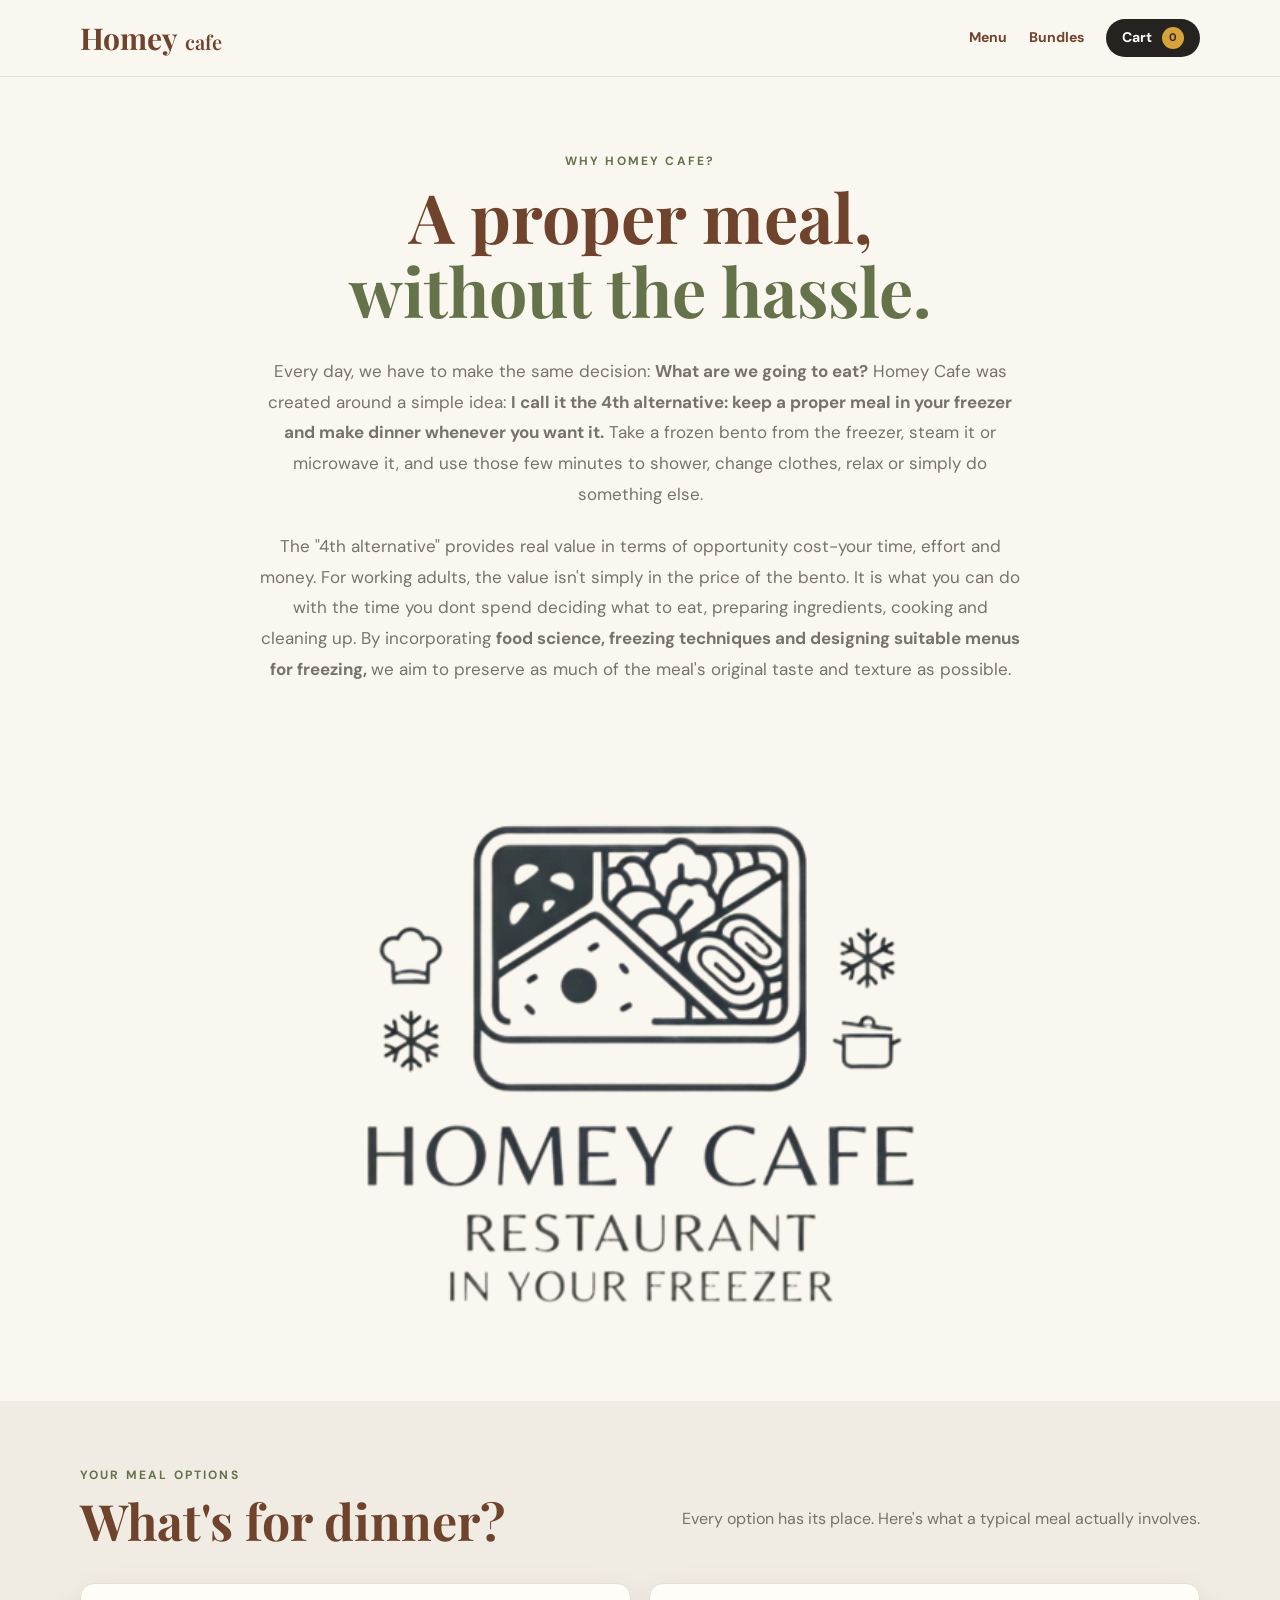
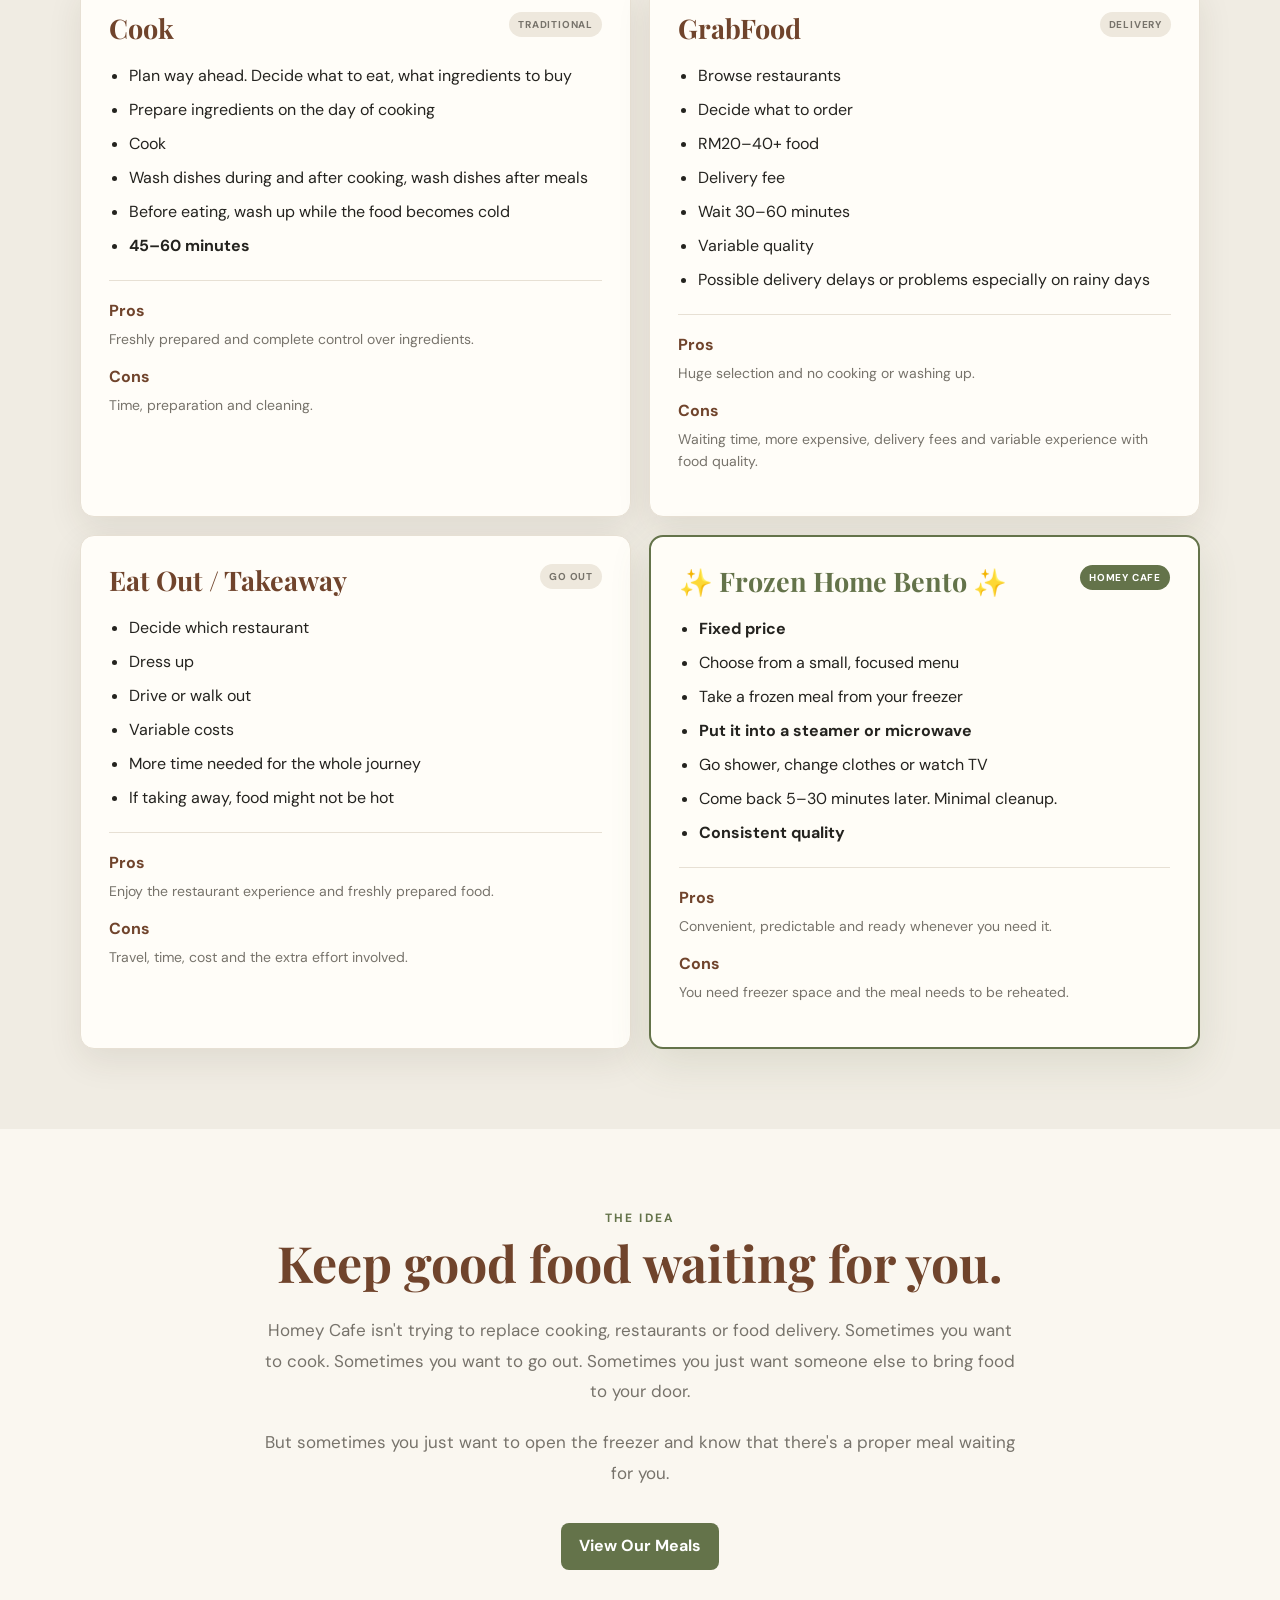
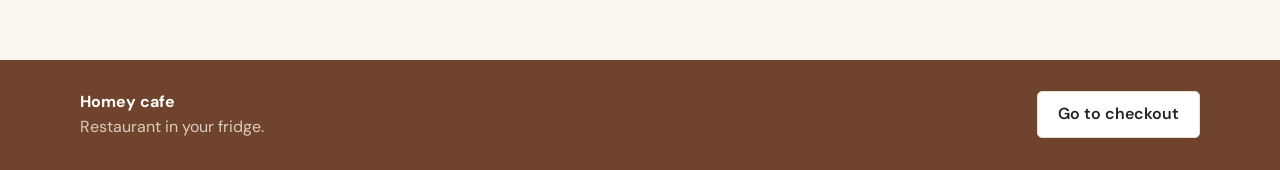
==== about.html @ 46e5ca13 "Update about.html" ====
<!DOCTYPE html>

<html lang="en">

<head>

  <meta charset="UTF-8">

  <meta
    name="viewport"
    content="width=device-width, initial-scale=1.0"
  >

  <title>About Homey Cafe — Why frozen home bento?</title>

  <meta
    name="description"
    content="Why Homey Cafe makes frozen home bento meals — a convenient alternative to cooking, ordering delivery, or eating out."
  >

  <link
    rel="stylesheet"
    href="style.css"
  >

</head>

<body>


  <!-- =====================================================
       HEADER
       ===================================================== -->

  <header class="site-header">

    <div class="container nav">

      <a
        class="brand"
        href="index.html"
      >
        <span>Homey</span>
        <small>cafe</small>
      </a>

      <nav class="about-nav">

        <a href="index.html">
          Menu
        </a>

        <a href="bundles.html">
          Bundles
        </a>

        <a
          class="cart-link"
          href="checkout.html"
        >
          Cart
          <b id="cart-count">0</b>
        </a>

      </nav>

    </div>

  </header>


  <!-- =====================================================
       MAIN
       ===================================================== -->

  <main>


    <!-- INTRO -->

    <section class="about-hero">

      <div class="container about-container">

        <p class="eyebrow">
          WHY HOMEY CAFE?
        </p>

        <h1>
          A proper meal,
          <br>
          <em>without the hassle.</em>
        </h1>

        <p class="about-intro">

          Every day, we have to make the same decision:
          <strong>What are we going to eat?</strong>

         Homey Cafe was created around a simple idea:
          <strong>I call it the 4th alternative: keep a proper meal in your freezer and make dinner
          whenever you want it.</strong>
          Take a frozen bento from the freezer, steam it or microwave it,
          and use those few minutes to shower, change clothes, relax or
          simply do something else.
        </p>

        <p class="about-intro">

          The "4th alternative" provides real value in terms of opportunity cost-your time, effort and money. For working adults, the value isn't simply in the price of the bento. It is what you can do with the time you dont spend deciding what to eat, preparing ingredients, cooking and cleaning up.
          
          By incorporating <strong>food science, freezing techniques and designing suitable menus for freezing, </strong> we aim to preserve  as much of the meal's original taste and texture as possible.
        </p>

      </div>

    </section>
<!-- ABOUT IMAGE -->

<section class="about-image-section">

  <div class="container">

    <img
      src="images/about-homey.png"
      alt="Homey Cafe frozen home bento"
      class="about-image"
    >

  </div>

</section>

    <!-- =====================================================
         COMPARISON
         ===================================================== -->

    <section class="comparison-section">

      <div class="container">

        <div class="section-heading about-heading">

          <div>

            <p class="eyebrow">
              YOUR MEAL OPTIONS
            </p>

            <h2>
              What's for dinner?
            </h2>

          </div>

          <p>
            Every option has its place. Here's what a typical meal
            actually involves.
          </p>

        </div>


        <div class="meal-comparison">


          <!-- COOK -->

          <article class="meal-option">

            <div class="meal-option-header">

              <h3>
                Cook
              </h3>

              <span class="meal-label">
                TRADITIONAL
              </span>

            </div>

            <ul>

              <li>
                Plan way ahead. Decide what to eat, what ingredients to buy
              </li>

              <li>
                Prepare ingredients on the day of cooking
              </li>

              <li>
                Cook
              </li>

              <li>
                Wash dishes during and after cooking, wash dishes after meals
              </li>

              <li>
                Before eating, wash up while the food becomes cold
              </li>

              <li>
                <strong>45–60 minutes</strong>
              </li>

            </ul>

            <div class="meal-pros-cons">

              <strong>
                Pros
              </strong>

              <p>
                Freshly prepared and complete control over ingredients.
              </p>

              <strong>
                Cons
              </strong>

              <p>
                Time, preparation and cleaning.
              </p>

            </div>

          </article>


          <!-- GRABFOOD -->

          <article class="meal-option">

            <div class="meal-option-header">

              <h3>
                GrabFood
              </h3>

              <span class="meal-label">
                DELIVERY
              </span>

            </div>

            <ul>

              <li>
                Browse restaurants
              </li>

              <li>
                Decide what to order
              </li>

              <li>
                RM20–40+ food
              </li>

              <li>
                Delivery fee
              </li>

              <li>
                Wait 30–60 minutes
              </li>

              <li>
                Variable quality
              </li>

              <li>
                Possible delivery delays or problems especially on rainy days
              </li>

            </ul>

            <div class="meal-pros-cons">

              <strong>
                Pros
              </strong>

              <p>
                Huge selection and no cooking or washing up.
              </p>

              <strong>
                Cons
              </strong>

              <p>
                Waiting time, more expensive, delivery fees and variable experience with food quality.
              </p>

            </div>

          </article>


          <!-- EAT OUT -->

          <article class="meal-option">

            <div class="meal-option-header">

              <h3>
                Eat Out / Takeaway
              </h3>

              <span class="meal-label">
                GO OUT
              </span>

            </div>

            <ul>

              <li>
                Decide which restaurant
              </li>

              <li>
                Dress up
              </li>

              <li>
                Drive or walk out
              </li>

              <li>
                Variable costs
              </li>

              <li>
                More time needed for the whole journey
              </li>

              <li>
                If taking away, food might not be hot
              </li>

            </ul>

            <div class="meal-pros-cons">

              <strong>
                Pros
              </strong>

              <p>
                Enjoy the restaurant experience and freshly prepared food.
              </p>

              <strong>
                Cons
              </strong>

              <p>
                Travel, time, cost and the extra effort involved.
              </p>

            </div>

          </article>


          <!-- HOMEY CAFE -->

          <article class="meal-option featured-meal">

            <div class="meal-option-header">

              <h3>
                ✨ Frozen Home Bento ✨
              </h3>

              <span class="meal-label">
                HOMEY CAFE
              </span>

            </div>

            <ul>

              <li>
                <strong>Fixed price</strong>
              </li>

              <li>
                Choose from a small, focused menu
              </li>

              <li>
                Take a frozen meal from your freezer
              </li>

              <li>
                <strong>Put it into a steamer or microwave</strong>
              </li>

              <li>
                Go shower, change clothes or watch TV
              </li>

              <li>
                Come back 5–30 minutes later. Minimal cleanup.
              </li>

              <li>
                <strong>Consistent quality</strong>
              </li>

            </ul>

            <div class="meal-pros-cons">

              <strong>
                Pros
              </strong>

              <p>
                Convenient, predictable and ready whenever you need it.
              </p>

              <strong>
                Cons
              </strong>

              <p>
                You need freezer space and the meal needs to be reheated.
              </p>

            </div>

          </article>


        </div>

      </div>

    </section>


    <!-- =====================================================
         CLOSING
         ===================================================== -->

    <section class="about-closing">

      <div class="container">

        <p class="eyebrow">
          THE IDEA
        </p>

        <h2>
          Keep good food waiting for you.
        </h2>

        <p>
          Homey Cafe isn't trying to replace cooking, restaurants or
          food delivery. Sometimes you want to cook. Sometimes you want
          to go out. Sometimes you just want someone else to bring food
          to your door.
        </p>

        <p>
          But sometimes you just want to open the freezer and know that
          there's a proper meal waiting for you.
        </p>

        <a
          class="primary-btn"
          href="index.html#menu"
        >
          View Our Meals
        </a>

      </div>

    </section>


  </main>


  <!-- =====================================================
       FOOTER
       ===================================================== -->

  <footer>

    <div class="container footer-inner">

      <div>

        <strong>
          Homey cafe
        </strong>

        <span>
          Restaurant in your fridge.
        </span>

      </div>

      <a
        class="secondary-btn"
        href="checkout.html"
      >
        Go to checkout
      </a>

    </div>

  </footer>


  <script src="script.js"></script>

</body>

</html>
---- style.css ----
@import url('https://fonts.googleapis.com/css2?family=DM+Sans:wght@400;500;600;700&family=Playfair+Display:wght@600;700&display=swap');
:root{--cream:#faf7f0;--paper:#fffdf8;--ink:#24231f;--muted:#77736b;--brown:#70442c;--green:#64734a;--line:#e7e0d4;--gold:#d6a23c;--red:#b83b32;--shadow:0 12px 35px rgba(50,40,25,.09)}*{box-sizing:border-box}body{margin:0;background:var(--cream);color:var(--ink);font-family:"DM Sans",Arial,sans-serif;line-height:1.55}a{text-decoration:none;color:inherit}.container{width:min(1120px,calc(100% - 36px));margin:auto}.site-header{background:rgba(250,247,240,.96);border-bottom:1px solid var(--line);position:sticky;top:0;z-index:10;backdrop-filter:blur(10px)}.nav{min-height:76px;display:flex;align-items:center;justify-content:space-between}.brand{display:inline-flex;align-items:baseline;gap:7px;font-family:"Playfair Display",serif;color:var(--brown)}.brand span{font-size:30px;font-weight:700}.brand small{font-size:20px;font-weight:600}.cart-link{background:var(--ink);color:#fff;padding:10px 16px;border-radius:999px;font-weight:700}.cart-link b{display:inline-grid;place-items:center;min-width:23px;height:23px;padding:0 6px;margin-left:4px;border-radius:99px;background:var(--gold);color:#332713;font-size:12px}.hero{padding:78px 0 72px;text-align:center;max-width:880px}.eyebrow{margin:0 0 8px;color:var(--green);font-size:12px;letter-spacing:.18em;font-weight:700}.hero h1,.checkout-page h1,h2{font-family:"Playfair Display",serif;line-height:1.1}.hero h1{font-size:clamp(42px,7vw,72px);color:var(--brown);margin:0}.hero h1 em{color:var(--green);font-style:normal}.hero p:not(.eyebrow){max-width:690px;margin:22px auto 30px;color:var(--muted);font-size:17px}.primary-btn,.secondary-btn{display:inline-flex;align-items:center;justify-content:center;min-height:44px;padding:11px 18px;border-radius:8px;cursor:pointer;font:inherit;font-weight:700}.primary-btn{background:var(--green);color:#fff;border:0}.secondary-btn{background:#fff;border:1px solid var(--line)}.menu-section{background:#f0ece3;padding:55px 0 75px}.section-heading{display:flex;align-items:end;justify-content:space-between;gap:20px;margin-bottom:28px}.section-heading h2,.checkout-page h1{font-size:clamp(34px,5vw,50px);color:var(--brown);margin:0}.section-heading>p{color:var(--muted)}.menu-grid{display:grid;grid-template-columns:repeat(2,1fr);gap:12px}.menu-card{min-height:250px;overflow:hidden;border-radius:4px;background:#342d27;box-shadow:var(--shadow);display:grid;grid-template-columns:48% 52%}.menu-image{min-height:250px;background:linear-gradient(135deg,rgba(100,115,74,.72),rgba(112,68,44,.6)),radial-gradient(circle at 40% 35%,#e5b96e 0 9%,transparent 10%),radial-gradient(circle at 65% 58%,#8f4b31 0 16%,transparent 17%),linear-gradient(135deg,#8d6a4c,#31251e);background-position:center}.food-2{filter:hue-rotate(15deg)}.food-3{filter:hue-rotate(35deg)}.food-4{filter:hue-rotate(-10deg)}.food-5{filter:saturate(.8)}.menu-info{padding:25px 22px;color:#fff;display:flex;flex-direction:column;justify-content:center}.menu-info h3{margin:0 0 7px;font-size:21px}.menu-info p{margin:0 0 13px;color:#ddd8cf;font-size:13px}.price{color:#efc35d;font-size:20px;font-weight:800;margin-bottom:14px}.add-btn{width:max-content;border:0;border-radius:999px;background:var(--red);color:#fff;padding:9px 18px;cursor:pointer;font-weight:700}footer{background:var(--brown);color:#fff;padding:30px 0}.footer-inner{display:flex;justify-content:space-between;align-items:center;gap:20px}.footer-inner strong,.footer-inner span{display:block}.footer-inner span{color:#dbcbbf}.checkout-page{padding:55px 0 75px}.checkout-layout{display:grid;grid-template-columns:1.35fr .8fr;gap:28px;align-items:start}.card{background:var(--paper);border:1px solid var(--line);border-radius:12px;box-shadow:var(--shadow)}.order-row{display:grid;grid-template-columns:1fr auto auto;gap:18px;align-items:center;padding:18px 20px;border-bottom:1px solid var(--line)}.order-row:last-child{border-bottom:0}.order-name{font-weight:700}.order-price{font-weight:700;color:var(--brown)}.qty{display:flex;align-items:center;gap:8px}.qty button{width:30px;height:30px;border:1px solid var(--line);border-radius:50%;background:#fff;cursor:pointer}.remove{border:0;background:transparent;color:var(--muted);cursor:pointer}.form-card{margin-top:18px;padding:24px}.form-card p,.payment-card>p{color:var(--muted);font-size:14px}label{display:block;margin-top:16px;font-size:13px;font-weight:700}input,textarea{width:100%;margin-top:6px;padding:12px 13px;border:1px solid #dcd4c8;border-radius:7px;background:#fff;font:inherit;color:var(--ink)}textarea{resize:vertical}.payment-card{padding:24px;position:sticky;top:96px}.qr{min-height:230px;display:grid;place-items:center;background:#fff;border:1px dashed #cfc6b8;border-radius:8px;margin:18px 0;overflow:hidden;text-align:center;padding:15px}.qr img{width:min(230px,80%);height:auto}.qr div{display:none;color:var(--muted);padding:25px}.qr b,.qr span{display:block}.qr b{color:var(--brown);margin-bottom:6px}.qr span{font-size:12px}.bank{background:#f3efe7;border-radius:8px;padding:13px;margin-bottom:15px;font-size:13px}.bank span{display:block;color:var(--muted)}.total{display:flex;justify-content:space-between;align-items:center;border-top:1px solid var(--line);margin-top:20px;padding-top:18px;font-size:18px}.total b{color:var(--brown);font-size:24px}.full{width:100%;margin-top:12px}.status{min-height:22px;color:var(--green);font-size:13px;white-space:pre-line}code{background:#eee8dd;padding:2px 5px;border-radius:4px}.empty{padding:35px 22px;text-align:center;color:var(--muted)}@media(max-width:800px){.menu-grid,.checkout-layout{grid-template-columns:1fr}.payment-card{position:static}}@media(max-width:520px){.container{width:calc(100% - 24px)}.hero{padding:52px 0}.hero p:not(.eyebrow){font-size:15px}.section-heading{display:block}.menu-card{min-height:210px;grid-template-columns:42% 58%}.menu-image{min-height:210px}.menu-info{padding:18px 14px}.menu-info h3{font-size:17px}.menu-info p{font-size:12px}.price{font-size:17px}.add-btn{padding:8px 12px;font-size:12px}.footer-inner{align-items:flex-start;flex-direction:column}}
.menu-image {
  width: 100%;
  height: 100%;
  min-height: 250px;
  object-fit: cover;
  object-position: center;
  display: block;
}
.menu-info .reheat {
  margin-top: -5px;
  margin-bottom: 15px;
  font-size: 12px;
  color: #cfc8bd;
}

.menu-card {
  min-height: 250px;
  overflow: hidden;
  border-radius: 4px;
  background: #342d27;
  box-shadow: var(--shadow);
  display: grid;
  grid-template-columns: 48% 52%;
  align-items: stretch;
}
}.hero-logo {
    width: 300px;
    height: auto;
    display: block;
    margin: 0 auto 50px;
}
.hero-buttons {
    display: flex;
    gap: 12px;
    flex-wrap: wrap;
    margin-top: 25px;
}
.bundle-hero {
  text-align: center;
  padding: 70px 20px 50px;
}

.bundle-hero > p:not(.eyebrow) {
  max-width: 650px;
  margin: 20px auto 0;
  line-height: 1.7;
}

.bundle-section {
  padding-bottom: 80px;
}

.bundle-grid {
  display: grid;
  grid-template-columns: 1fr;
  gap: 40px;
}

.bundle-card {
  background: #fff;
  border-radius: 18px;
  overflow: hidden;
  box-shadow: 0 8px 30px rgba(0,0,0,0.08);
  padding: 28px;
}

.bundle-header {
  display: flex;
  justify-content: space-between;
  align-items: flex-start;
  gap: 20px;
}

.bundle-number {
  margin: 0 0 6px;
  font-size: 12px;
  letter-spacing: 2px;
  font-weight: 700;
}

.bundle-header h2 {
  margin: 0;
  font-size: 30px;
}

.bundle-price {
  font-size: 28px;
  font-weight: 700;
  white-space: nowrap;
}

.bundle-description {
  max-width: 650px;
  line-height: 1.6;
  margin: 15px 0 25px;
}

.bundle-meals {
  display: grid;
  grid-template-columns: repeat(3, 1fr);
  gap: 15px;
}

.bundle-meal {
  min-width: 0;
}

.bundle-image {
  width: 100%;
  height: 240px;
  border-radius: 12px;
  background-size: cover;
  background-position: center;
  background-repeat: no-repeat;
}

.bundle-meal h3 {
  font-size: 16px;
  margin: 12px 0 0;
}

.bundle-footer {
  margin-top: 25px;
  padding-top: 20px;
  border-top: 1px solid #eee;

  display: flex;
  justify-content: space-between;
  align-items: center;
  gap: 20px;
}

.bundle-footer span {
  font-size: 14px;
  opacity: 0.7;
}


@media (max-width: 700px) {

  .bundle-card {
    padding: 20px;
  }

  .bundle-header h2 {
    font-size: 24px;
  }

  .bundle-price {
    font-size: 22px;
  }

  .bundle-meals {
    gap: 8px;
  }

  .bundle-image {
    height: 130px;
  }

  .bundle-meal h3 {
    font-size: 13px;
  }

  .bundle-footer {
    flex-direction: column;
    align-items: stretch;
  }

  .bundle-footer .add-btn {
    width: 100%;
  }

}
/* Style for the checkout button link */
.secondary-btn {
  background-color: #ff6b6b; /* The button color (change this to whatever you like) */
  color: #ffffff;            /* The text color (white) */
  text-decoration: none;    /* Removes the default link underline */
  padding: 10px 20px;       /* Spacing inside the button (top/bottom, left/right) */
  border-radius: 5px;       /* Rounds the corners */
  display: inline-block;    /* Makes the link act like a proper button block */
  font-weight: 600;         /* Makes the text bold */
  transition: background-color 0.2s ease; /* Makes the hover effect smooth */
}

/* Color change when hovering mouse over the button */
.secondary-btn:hover {
  background-color: #ee5253; /* A slightly darker shade for the hover effect */
}
/* =====================================================
   FIX: CART PILL AND ITEM ICON STYLING
   ===================================================== */

/* 1. Turns the plain cart link inside the navigation into a sleek black button */
.nav nav a[href="checkout.html"] {
  background: var(--ink);
  color: #ffffff;
  padding: 8px 16px;
  border-radius: 999px;
  font-weight: 700;
  display: inline-flex;
  align-items: center;
  gap: 6px;
  font-size: 14px;
  transition: opacity 0.2s ease;
}

.nav nav a[href="checkout.html"]:hover {
  opacity: 0.9;
}

/* 2. Styles the numeric counter bubble (e.g., the "0" or "3") inside that button */
.nav nav a[href="checkout.html"] .cart-count, 
.nav nav a[href="checkout.html"] b {
  display: inline-grid;
  place-items: center;
  min-width: 22px;
  height: 22px;
  padding: 0 5px;
  border-radius: 99px;
  background: var(--gold);
  color: #332713;
  font-size: 11px;
  font-weight: 700;
}

/* 3. Smooth fix for the secondary button styles we fixed earlier */
.secondary-btn {
  background: #ffffff;
  color: var(--ink);
  border: 1px solid var(--line);
  transition: all 0.2s ease;
}

.secondary-btn:hover {
  background: var(--line);
}
.brand img {
    display: block;
    height: 55px;
    width: auto;
    object-fit: contain;
}
/* =====================================================
   ABOUT PAGE
   ===================================================== */

.about-nav {
  display: flex;
  align-items: center;
  gap: 22px;
}

.about-nav > a:not(.cart-link) {
  font-size: 14px;
  font-weight: 700;
  color: var(--brown);
}

.about-nav > a:not(.cart-link):hover {
  color: var(--green);
}


/* ABOUT HERO */

.about-hero {
  padding: 75px 0 65px;
  text-align: center;
}

.about-container {
  max-width: 850px;
}

.about-hero h1 {
  font-family: "Playfair Display", serif;
  font-size: clamp(42px, 7vw, 68px);
  line-height: 1.1;
  color: var(--brown);
  margin: 0 0 28px;
}

.about-hero h1 em {
  color: var(--green);
  font-style: normal;
}

.about-intro {
  max-width: 760px;
  margin: 0 auto 22px;
  color: var(--muted);
  font-size: 17px;
  line-height: 1.8;
}


/* COMPARISON */

.comparison-section {
  background: #f0ece3;
  padding: 65px 0 80px;
}

.about-heading {
  margin-bottom: 35px;
}

.meal-comparison {
  display: grid;
  grid-template-columns: repeat(2, 1fr);
  gap: 18px;
}

.meal-option {
  background: var(--paper);
  border: 1px solid var(--line);
  border-radius: 14px;
  padding: 28px;
  box-shadow: var(--shadow);
}

.meal-option-header {
  display: flex;
  justify-content: space-between;
  align-items: flex-start;
  gap: 15px;
  margin-bottom: 20px;
}

.meal-option h3 {
  margin: 0;
  font-family: "Playfair Display", serif;
  color: var(--brown);
  font-size: 27px;
  line-height: 1.2;
}

.meal-label {
  flex-shrink: 0;
  padding: 5px 9px;
  border-radius: 999px;
  background: #eee8dd;
  color: var(--muted);
  font-size: 10px;
  font-weight: 700;
  letter-spacing: .08em;
}

.meal-option ul {
  margin: 0;
  padding-left: 20px;
  color: var(--ink);
}

.meal-option li {
  margin-bottom: 10px;
  line-height: 1.5;
}

.meal-pros-cons {
  border-top: 1px solid var(--line);
  margin-top: 22px;
  padding-top: 18px;
}

.meal-pros-cons strong {
  display: block;
  color: var(--brown);
  margin-bottom: 4px;
}

.meal-pros-cons p {
  margin: 0 0 15px;
  color: var(--muted);
  font-size: 14px;
  line-height: 1.6;
}


/* FEATURED HOMEY CARD */

.featured-meal {
  border: 2px solid var(--green);
  background: #fffdf7;
  box-shadow: 0 14px 40px rgba(100,115,74,.14);
}

.featured-meal .meal-label {
  background: var(--green);
  color: #fff;
}

.featured-meal h3 {
  color: var(--green);
}


/* CLOSING */

.about-closing {
  padding: 80px 0 90px;
  text-align: center;
}

.about-closing .container {
  max-width: 750px;
}

.about-closing h2 {
  color: var(--brown);
  font-size: clamp(34px, 5vw, 50px);
  margin: 0 0 25px;
}

.about-closing p:not(.eyebrow) {
  color: var(--muted);
  font-size: 17px;
  line-height: 1.8;
  margin: 0 auto 20px;
}

.about-closing .primary-btn {
  margin-top: 15px;
}


/* MOBILE */

@media (max-width: 700px) {

  .about-nav {
    gap: 10px;
  }

  .about-nav > a:not(.cart-link) {
    display: none;
  }

  .about-hero {
    padding: 55px 0 50px;
  }

  .about-intro {
    font-size: 15px;
    line-height: 1.7;
  }

  .meal-comparison {
    grid-template-columns: 1fr;
  }

  .meal-option {
    padding: 22px;
  }

  .meal-option h3 {
    font-size: 24px;
  }

}
/* =====================================================
   MAIN NAVIGATION
   ===================================================== */

.main-nav {
  display: flex;
  align-items: center;
  gap: 20px;
}

.main-nav > a:not(.cart-link) {
  color: var(--brown);
  font-size: 14px;
  font-weight: 700;
}

.main-nav > a:not(.cart-link):hover {
  color: var(--green);
}

@media (max-width: 520px) {

  .main-nav {
    gap: 10px;
  }

}
.about-image-section {
  padding: 10px 0 70px;
}

.about-image {
  display: block;
  width: 100%;
  max-width: 1000px;
  height: auto;
  max-height: 550px;
  object-fit: cover;
  margin: 0 auto;
  border-radius: 18px;
}
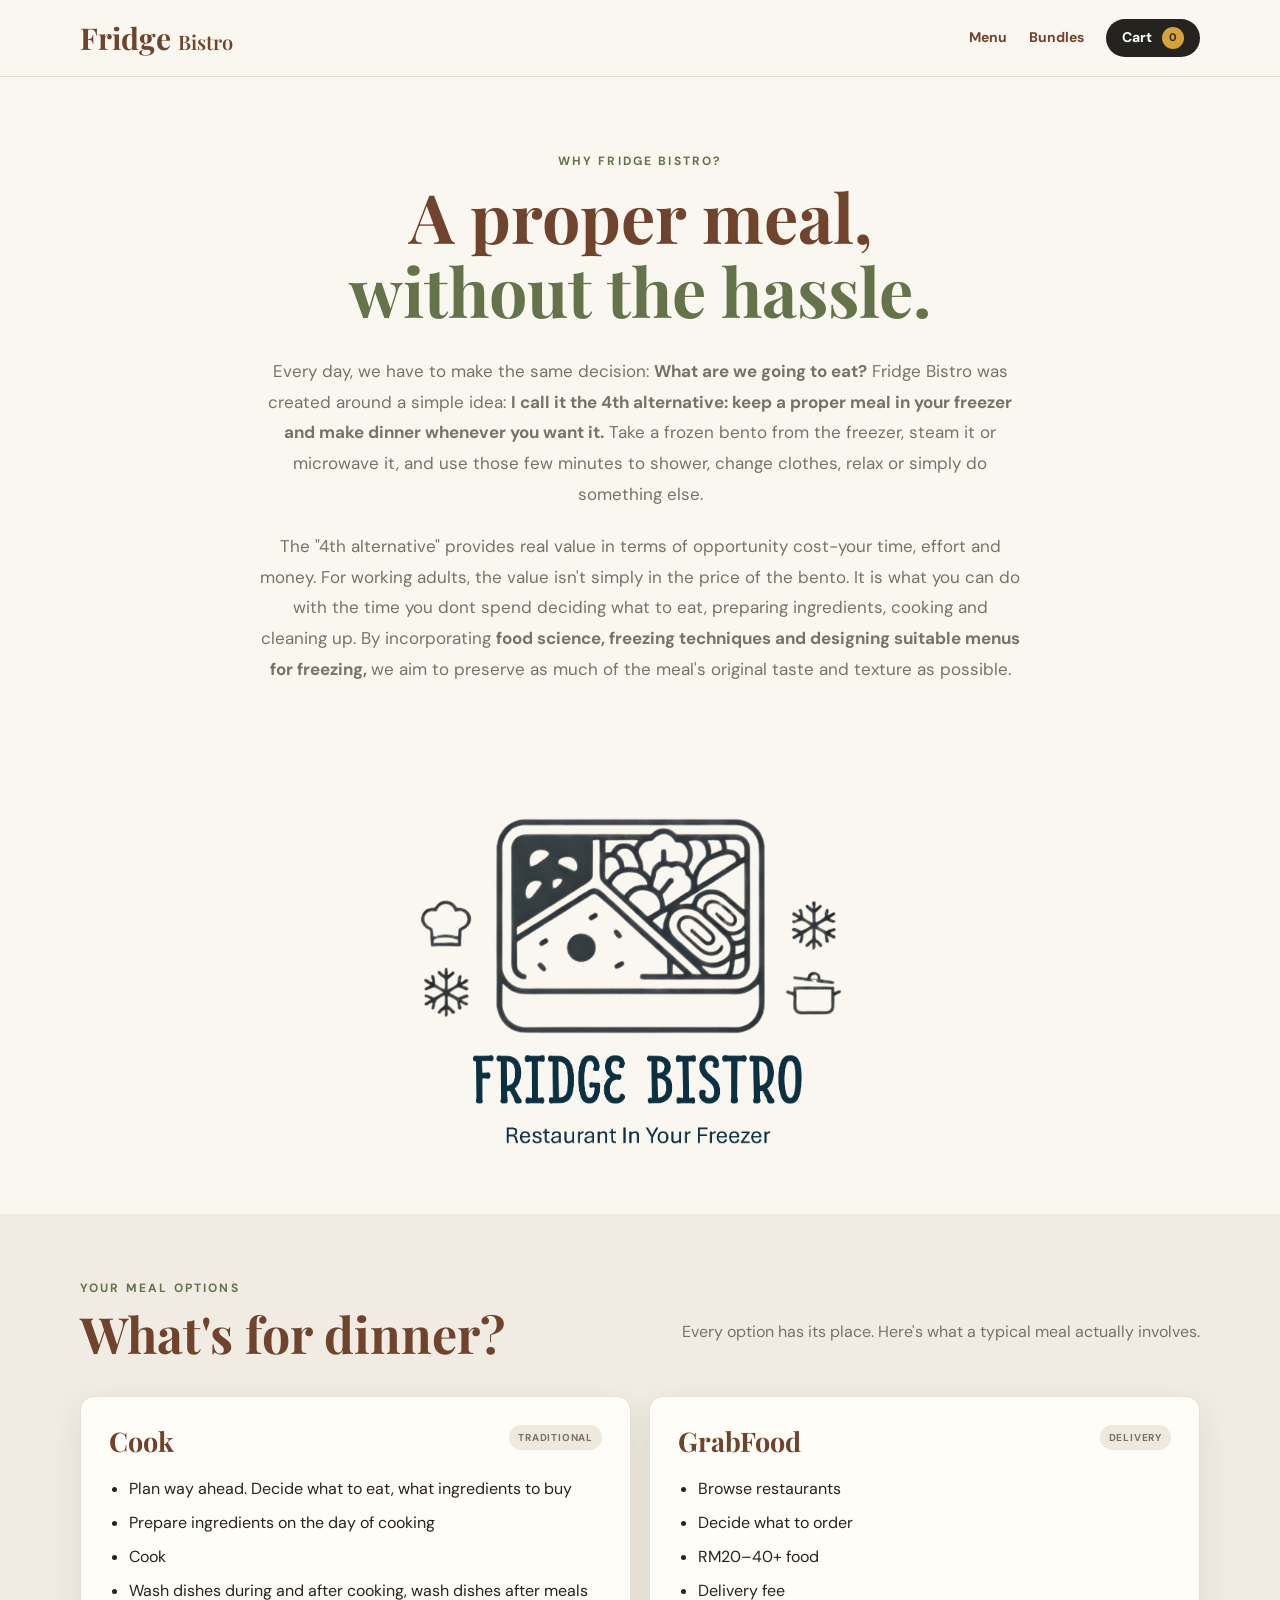
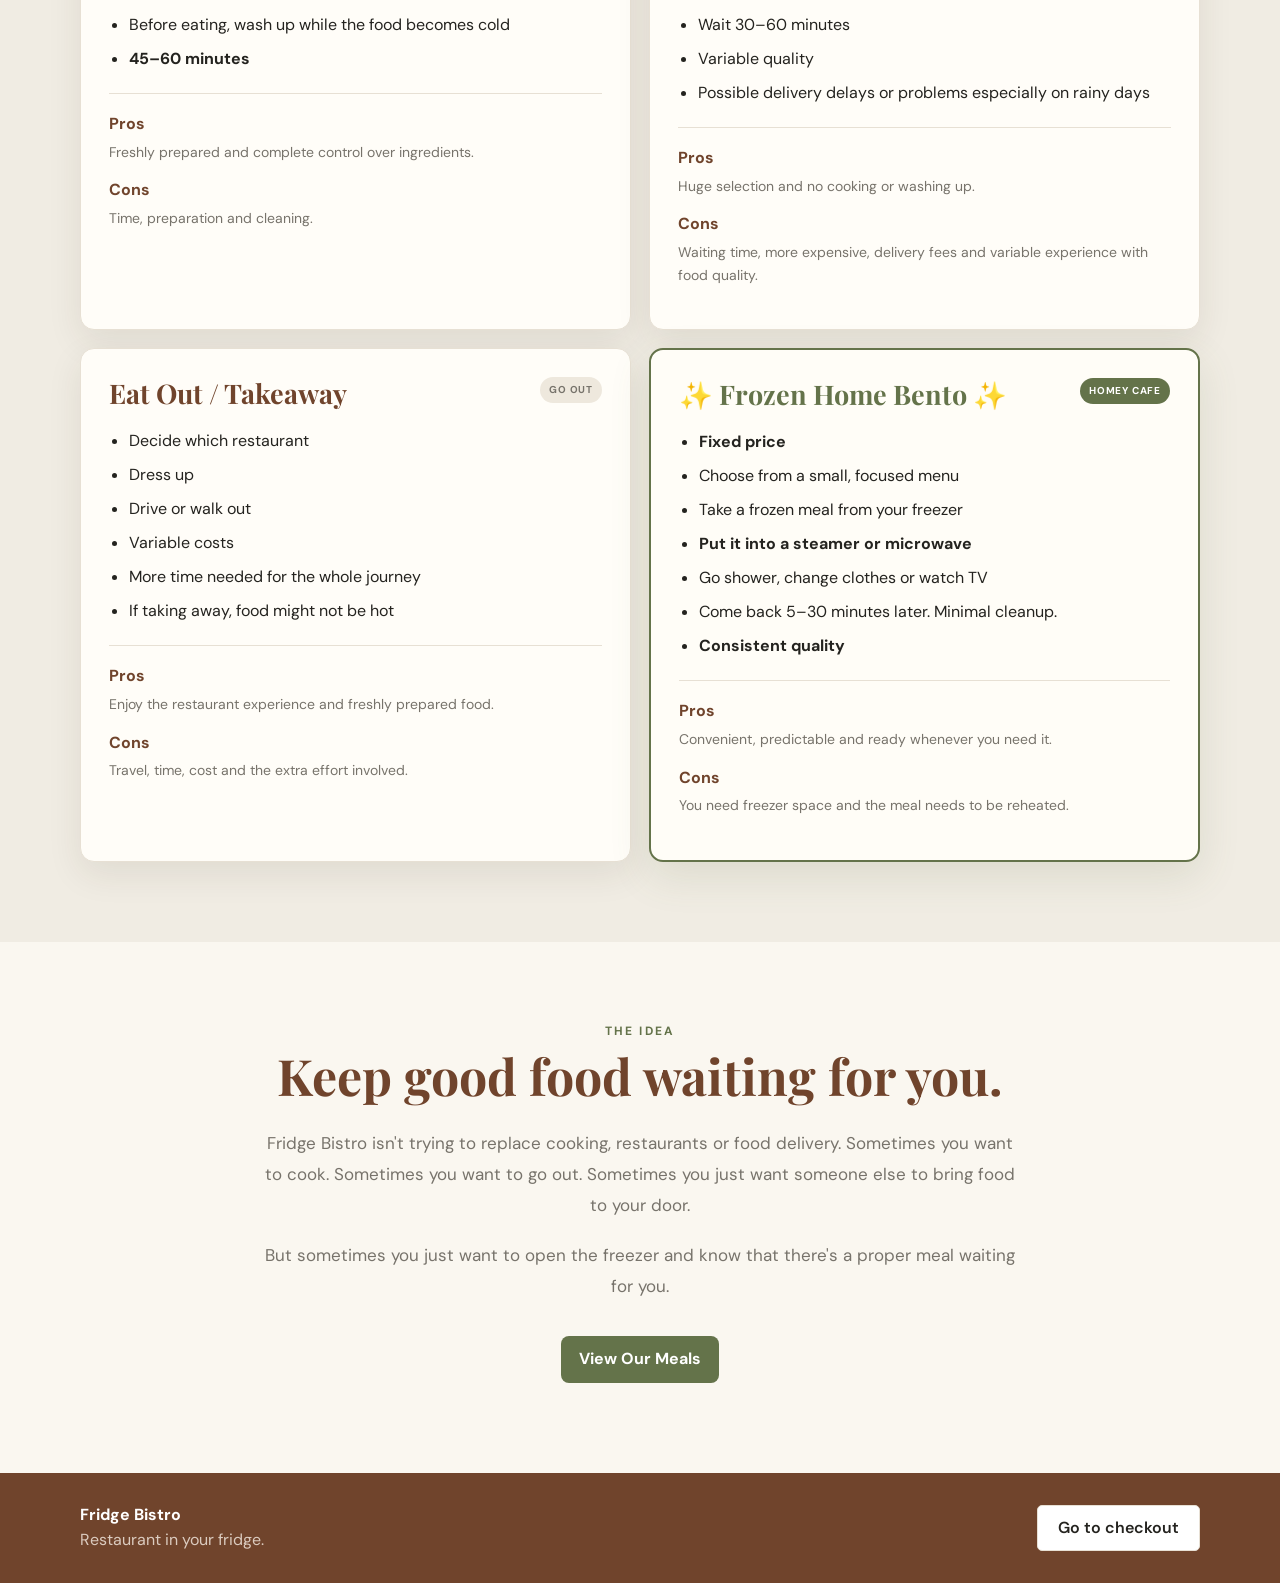
==== commit f41398c2: "Update about.html" ====
--- a/about.html
+++ b/about.html
@@ -11,11 +11,11 @@
     content="width=device-width, initial-scale=1.0"
   >
 
-  <title>About Homey Cafe — Why frozen home bento?</title>
+  <title>About Fridge Bistro — Why frozen home bento?</title>
 
   <meta
     name="description"
-    content="Why Homey Cafe makes frozen home bento meals — a convenient alternative to cooking, ordering delivery, or eating out."
+    content="Why Fridge Bistro makes frozen home bento meals — a convenient alternative to cooking, ordering delivery, or eating out."
   >
 
   <link
@@ -40,8 +40,8 @@
         class="brand"
         href="index.html"
       >
-        <span>Homey</span>
-        <small>cafe</small>
+        <span>Fridge</span>
+        <small>Bistro</small>
       </a>
 
       <nav class="about-nav">
@@ -83,7 +83,7 @@
       <div class="container about-container">
 
         <p class="eyebrow">
-          WHY HOMEY CAFE?
+          WHY FRIDGE BISTRO?
         </p>
 
         <h1>
@@ -97,7 +97,7 @@
           Every day, we have to make the same decision:
           <strong>What are we going to eat?</strong>
 
-         Homey Cafe was created around a simple idea:
+         Fridge Bistro was created around a simple idea:
           <strong>I call it the 4th alternative: keep a proper meal in your freezer and make dinner
           whenever you want it.</strong>
           Take a frozen bento from the freezer, steam it or microwave it,
@@ -122,7 +122,7 @@
   <div class="container">
 
     <img
-      src="images/about-homey.png"
+      src="images/Fridge Bistro.png"
       alt="Homey Cafe frozen home bento"
       class="about-image"
     >
@@ -369,7 +369,7 @@
           </article>
 
 
-          <!-- HOMEY CAFE -->
+          <!-- FRIDGE BISTRO -->
 
           <article class="meal-option featured-meal">
 
@@ -464,7 +464,7 @@
         </h2>
 
         <p>
-          Homey Cafe isn't trying to replace cooking, restaurants or
+          Fridge Bistro isn't trying to replace cooking, restaurants or
           food delivery. Sometimes you want to cook. Sometimes you want
           to go out. Sometimes you just want someone else to bring food
           to your door.
@@ -501,7 +501,7 @@
       <div>
 
         <strong>
-          Homey cafe
+          Fridge Bistro
         </strong>
 
         <span>
--- a/style.css
+++ b/style.css
@@ -489,17 +489,19 @@
   }
 
 }
+/* =====================================================
+   ABOUT PAGE IMAGE
+   ===================================================== */
+
 .about-image-section {
-  padding: 10px 0 70px;
+  padding: 10px 0 50px;
 }
 
 .about-image {
   display: block;
   width: 100%;
-  max-width: 1000px;
+  max-width: 650px;
   height: auto;
-  max-height: 550px;
-  object-fit: cover;
   margin: 0 auto;
-  border-radius: 18px;
-}
+  border-radius: 14px;
+}
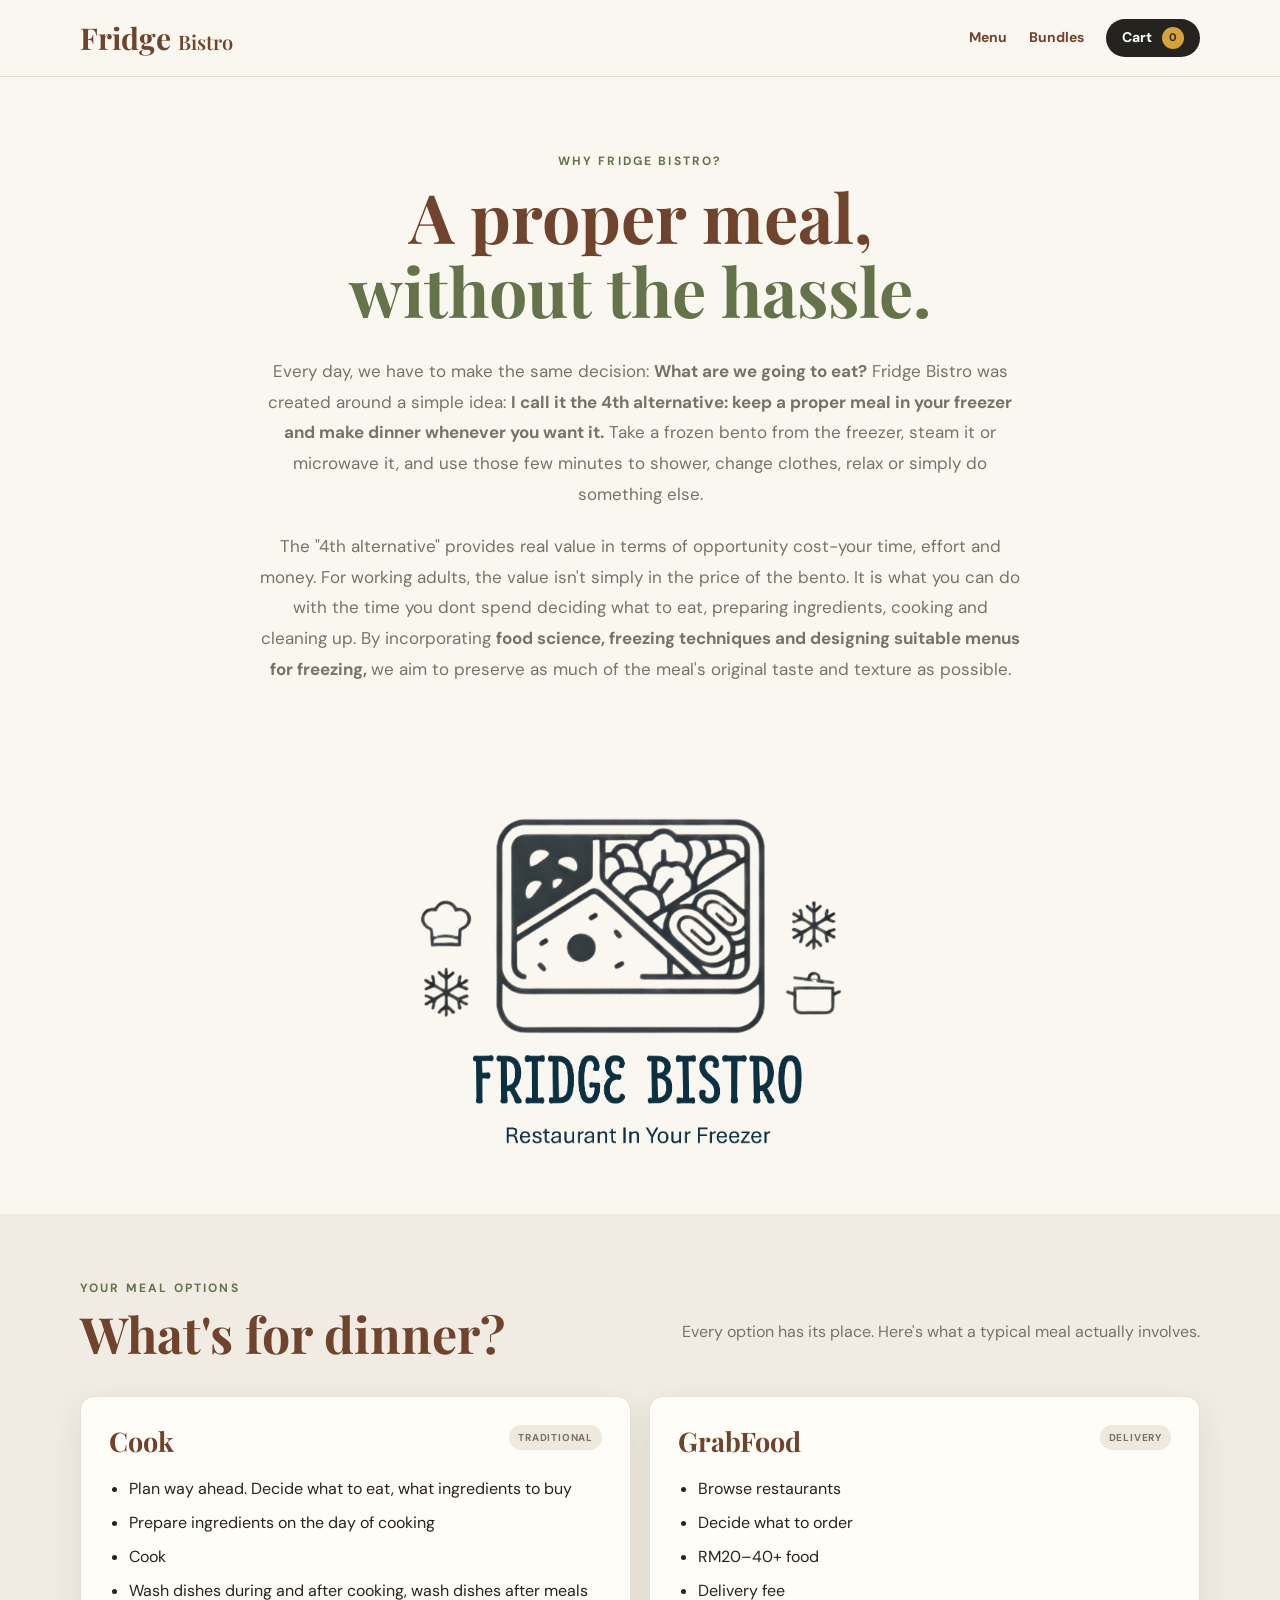
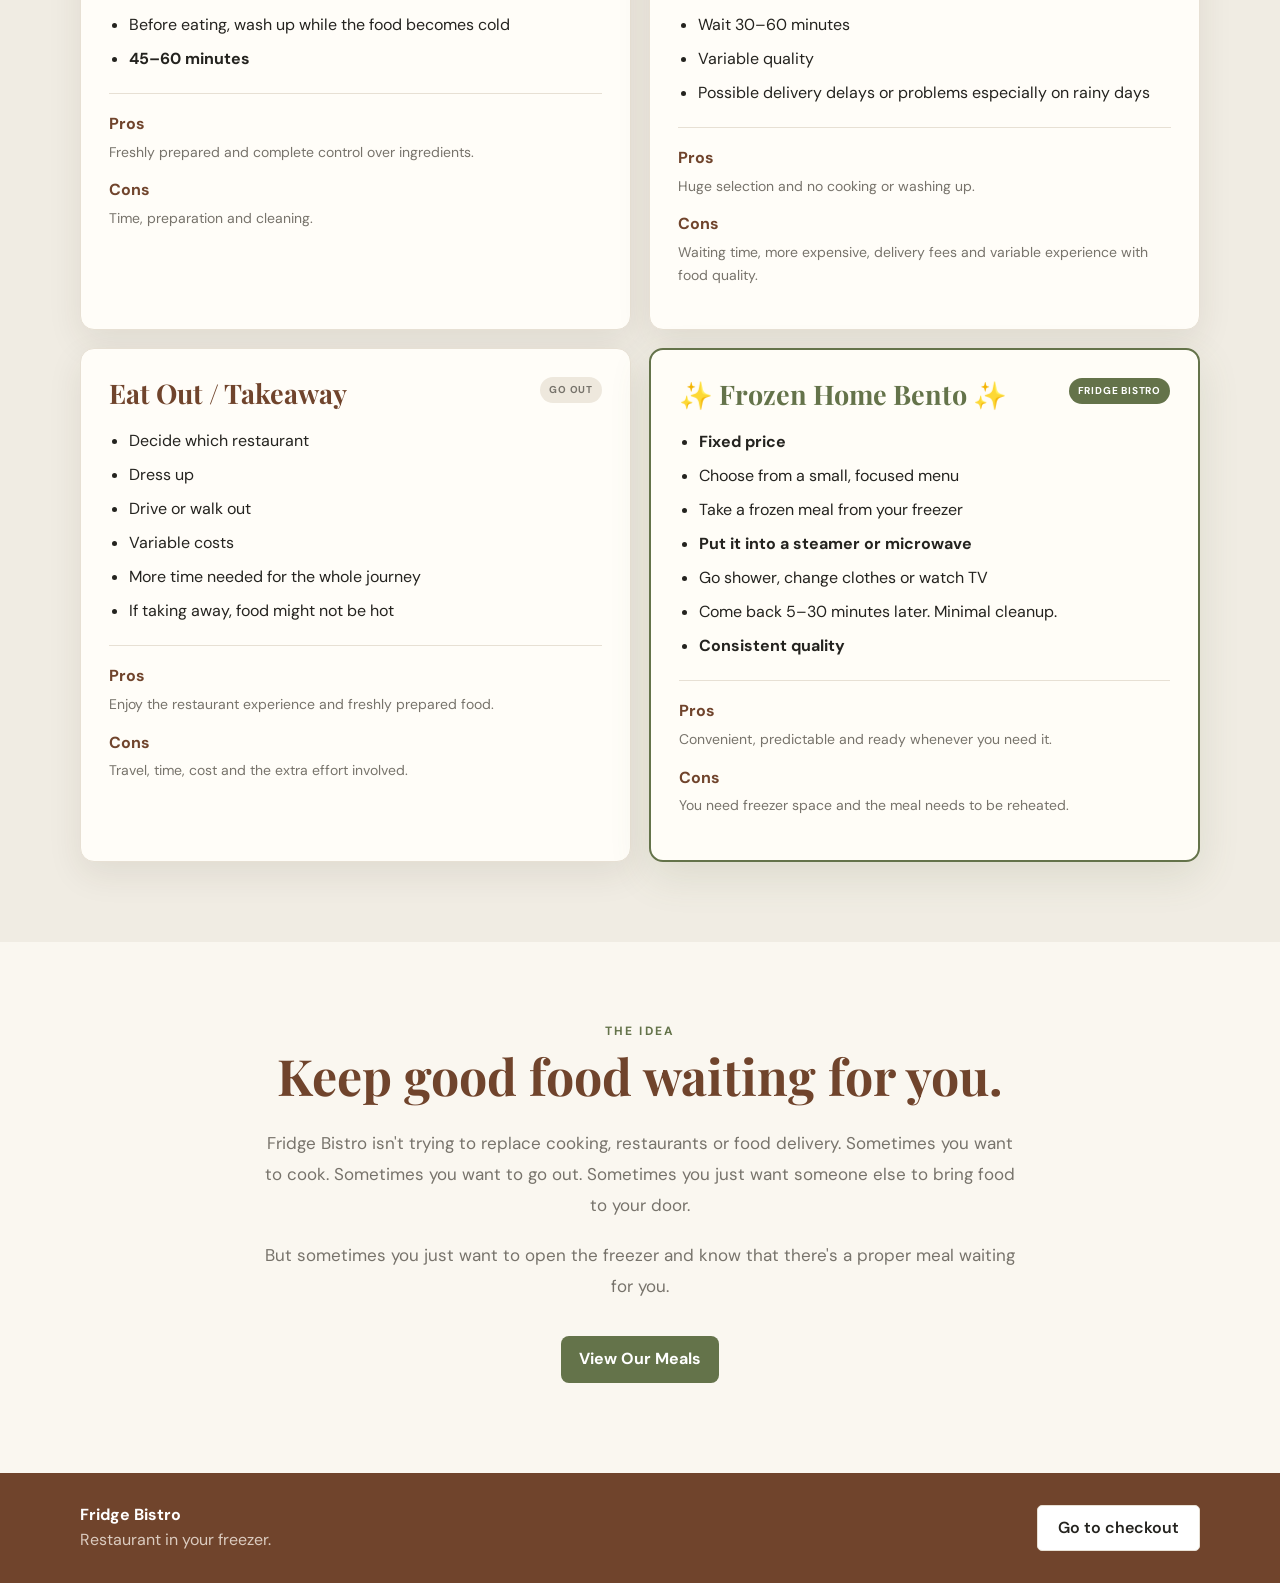
==== commit e82cffe9: "Update about.html" ====
--- a/about.html
+++ b/about.html
@@ -123,7 +123,7 @@
 
     <img
       src="images/Fridge Bistro.png"
-      alt="Homey Cafe frozen home bento"
+      alt="Fridge Bistro frozen home bento"
       class="about-image"
     >
 
@@ -380,7 +380,7 @@
               </h3>
 
               <span class="meal-label">
-                HOMEY CAFE
+                FRIDGE BISTRO
               </span>
 
             </div>
@@ -505,7 +505,7 @@
         </strong>
 
         <span>
-          Restaurant in your fridge.
+          Restaurant in your freezer.
         </span>
 
       </div>
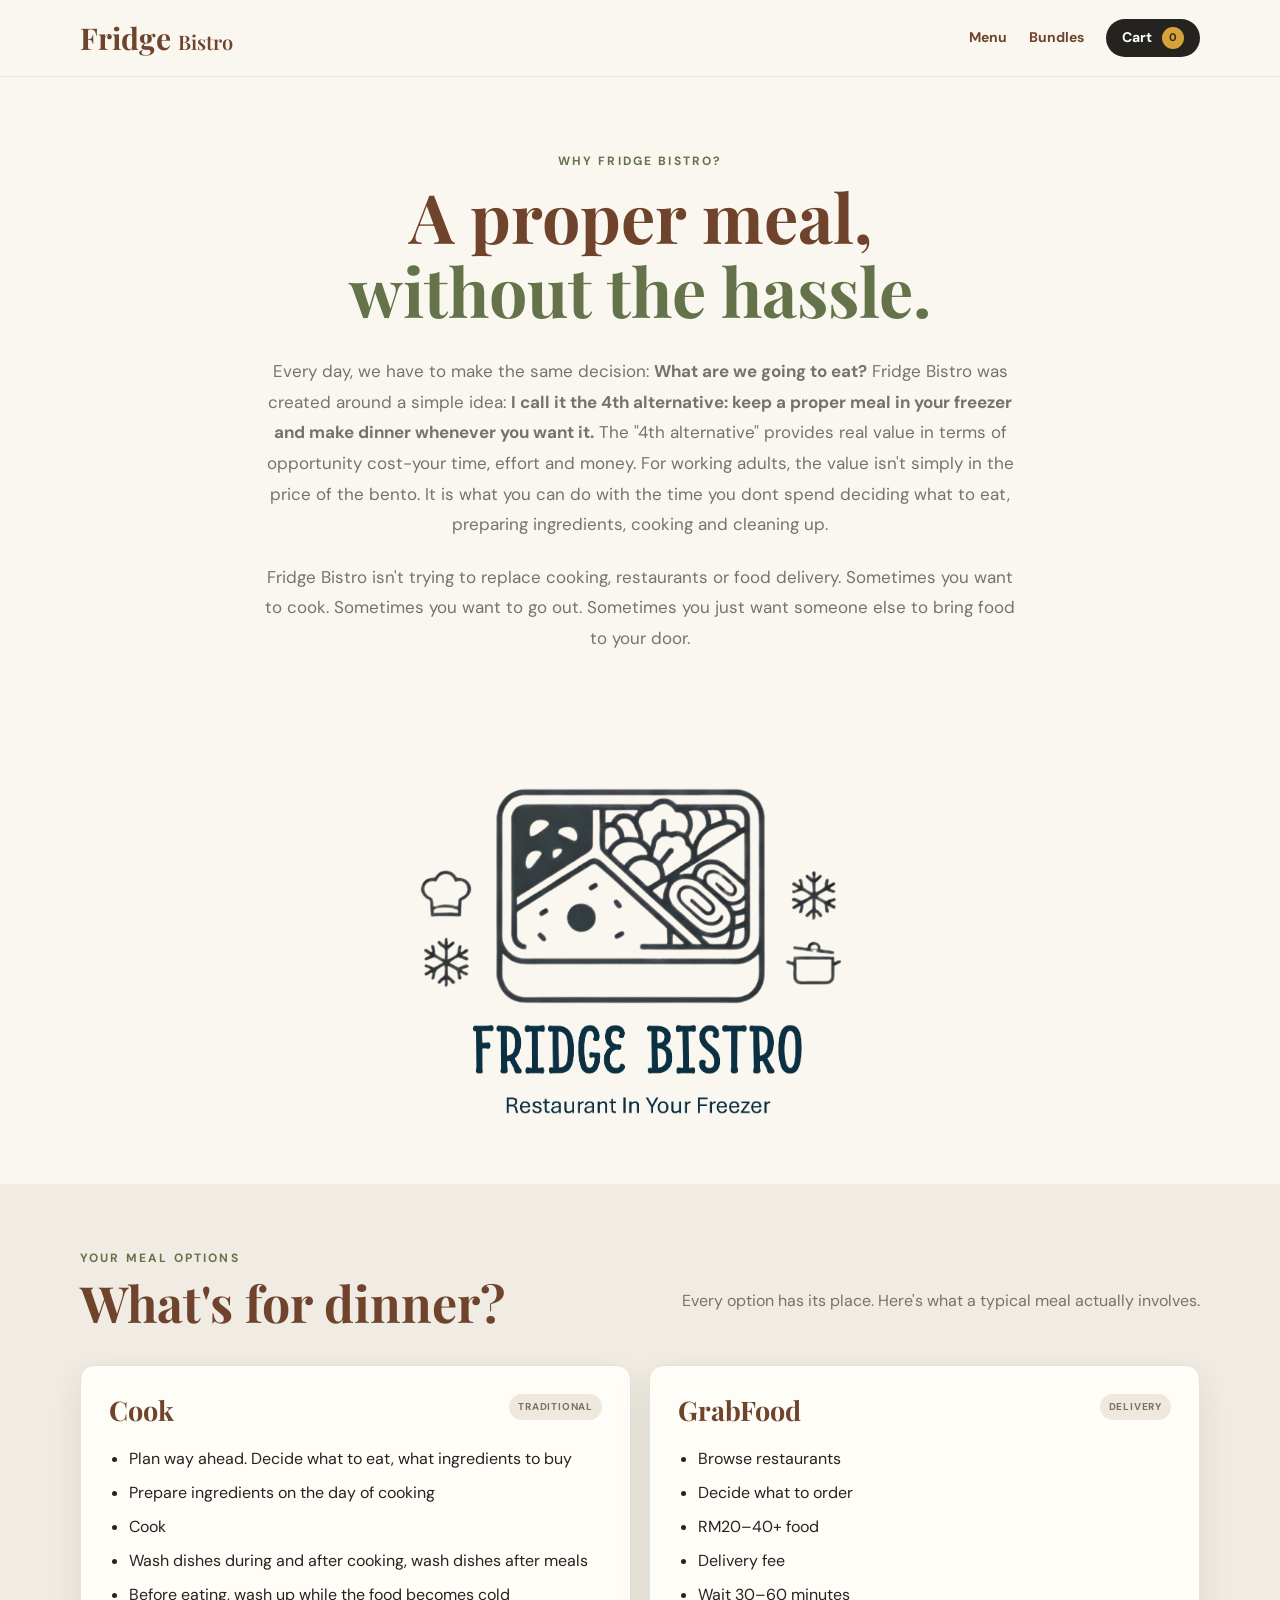
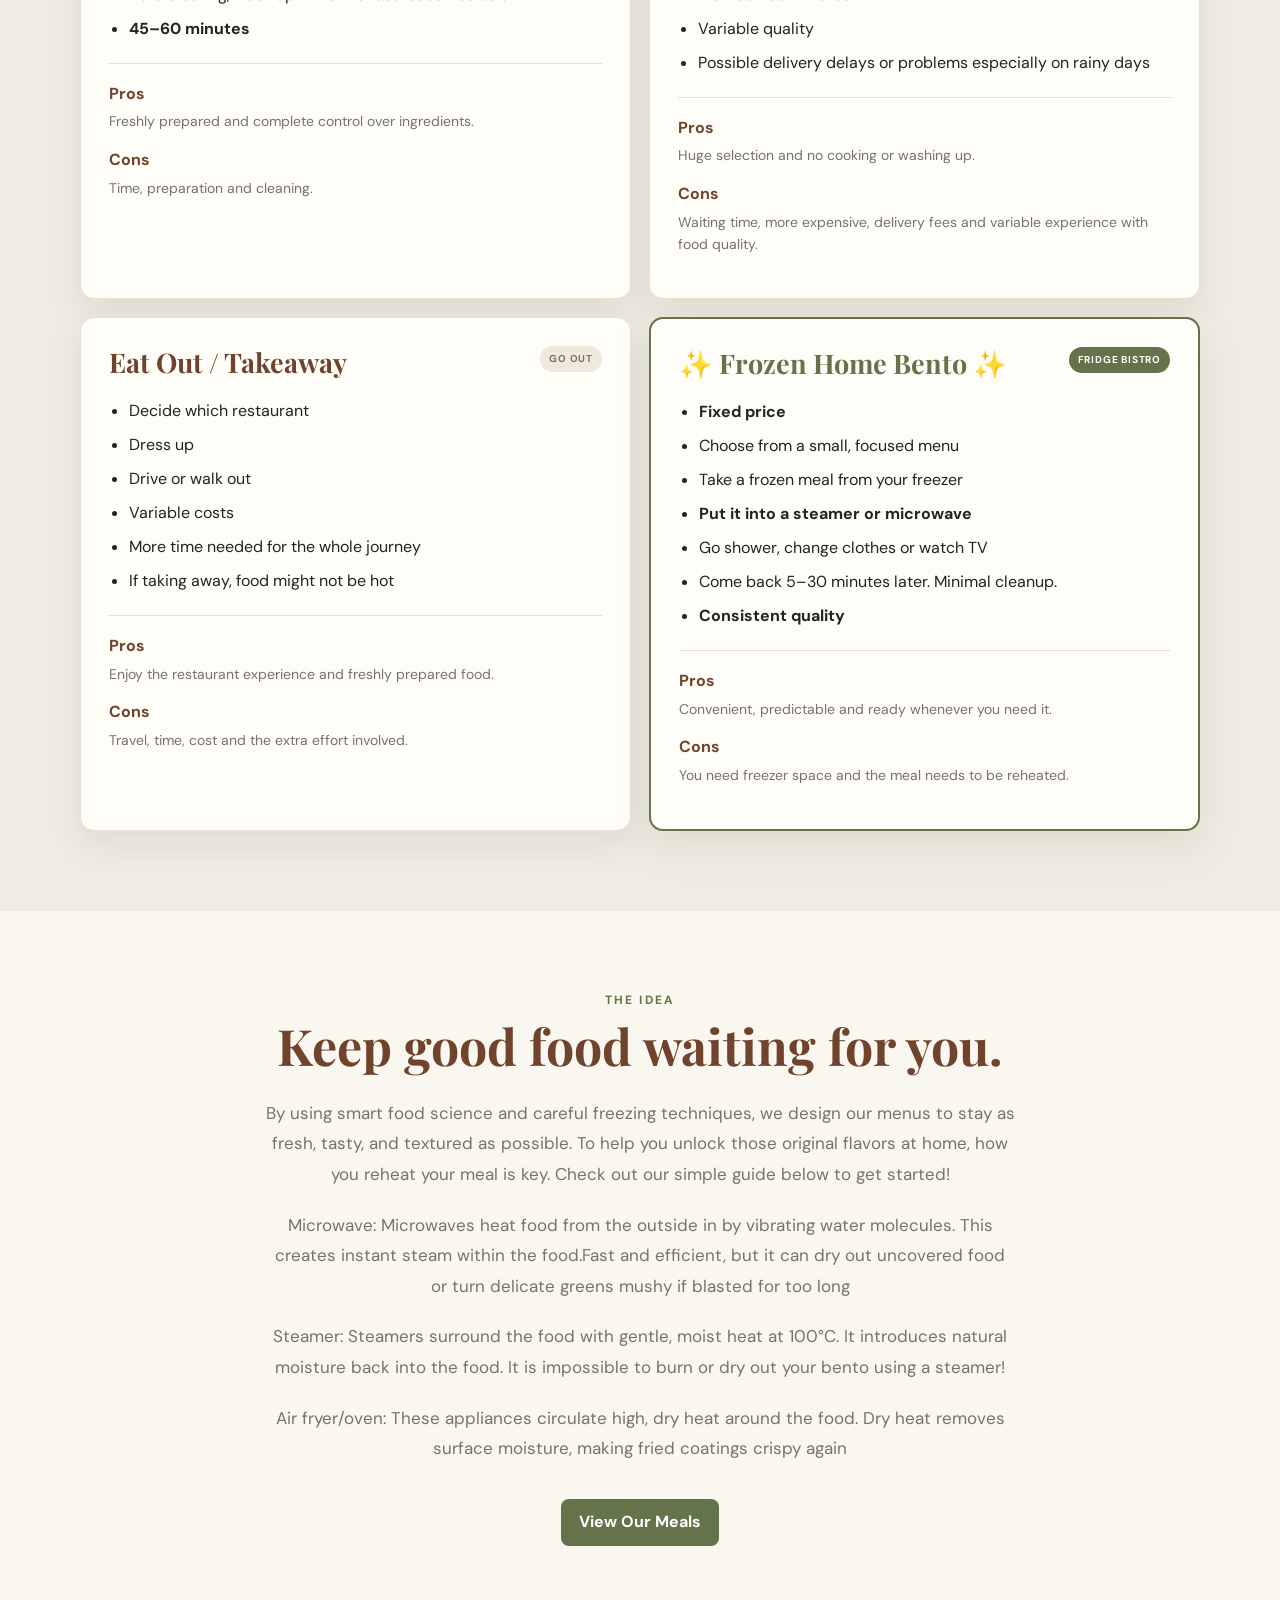
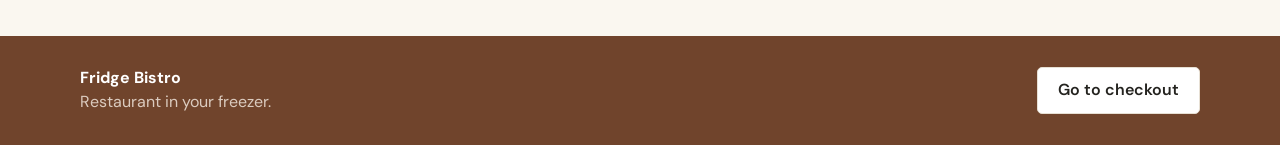
==== commit 393681f3: "Update about.html" ====
--- a/about.html
+++ b/about.html
@@ -100,16 +100,16 @@
          Fridge Bistro was created around a simple idea:
           <strong>I call it the 4th alternative: keep a proper meal in your freezer and make dinner
           whenever you want it.</strong>
-          Take a frozen bento from the freezer, steam it or microwave it,
-          and use those few minutes to shower, change clothes, relax or
-          simply do something else.
+          The "4th alternative" provides real value in terms of opportunity cost-your time, effort and money. For working adults, the value isn't simply in the price of the bento. It is what you can do with the time you dont spend deciding what to eat, preparing ingredients, cooking and cleaning up.
         </p>
 
         <p class="about-intro">
 
-          The "4th alternative" provides real value in terms of opportunity cost-your time, effort and money. For working adults, the value isn't simply in the price of the bento. It is what you can do with the time you dont spend deciding what to eat, preparing ingredients, cooking and cleaning up.
+          Fridge Bistro isn't trying to replace cooking, restaurants or
+          food delivery. Sometimes you want to cook. Sometimes you want
+          to go out. Sometimes you just want someone else to bring food
+          to your door.          
           
-          By incorporating <strong>food science, freezing techniques and designing suitable menus for freezing, </strong> we aim to preserve  as much of the meal's original taste and texture as possible.
         </p>
 
       </div>
@@ -464,17 +464,20 @@
         </h2>
 
         <p>
-          Fridge Bistro isn't trying to replace cooking, restaurants or
-          food delivery. Sometimes you want to cook. Sometimes you want
-          to go out. Sometimes you just want someone else to bring food
-          to your door.
+         By using smart food science and careful freezing techniques, we design our menus to stay as fresh, tasty, and textured as possible. To help you unlock those original flavors at home, how you reheat your meal is key. Check out our simple guide below to get started!
         </p>
 
         <p>
-          But sometimes you just want to open the freezer and know that
-          there's a proper meal waiting for you.
-        </p>
-
+          Microwave: Microwaves heat food from the outside in by vibrating water molecules. This creates instant steam within the food.Fast and efficient, but it can dry out uncovered food or turn delicate greens mushy if blasted for too long
+        </p>
+
+         <p>
+          Steamer: Steamers surround the food with gentle, moist heat at 100°C. It introduces natural moisture back into the food. It is impossible to burn or dry out your bento using a steamer!
+        </p>
+
+         <p>
+          Air fryer/oven: These appliances circulate high, dry heat around the food. Dry heat removes surface moisture, making fried coatings crispy again
+        </p>
         <a
           class="primary-btn"
           href="index.html#menu"
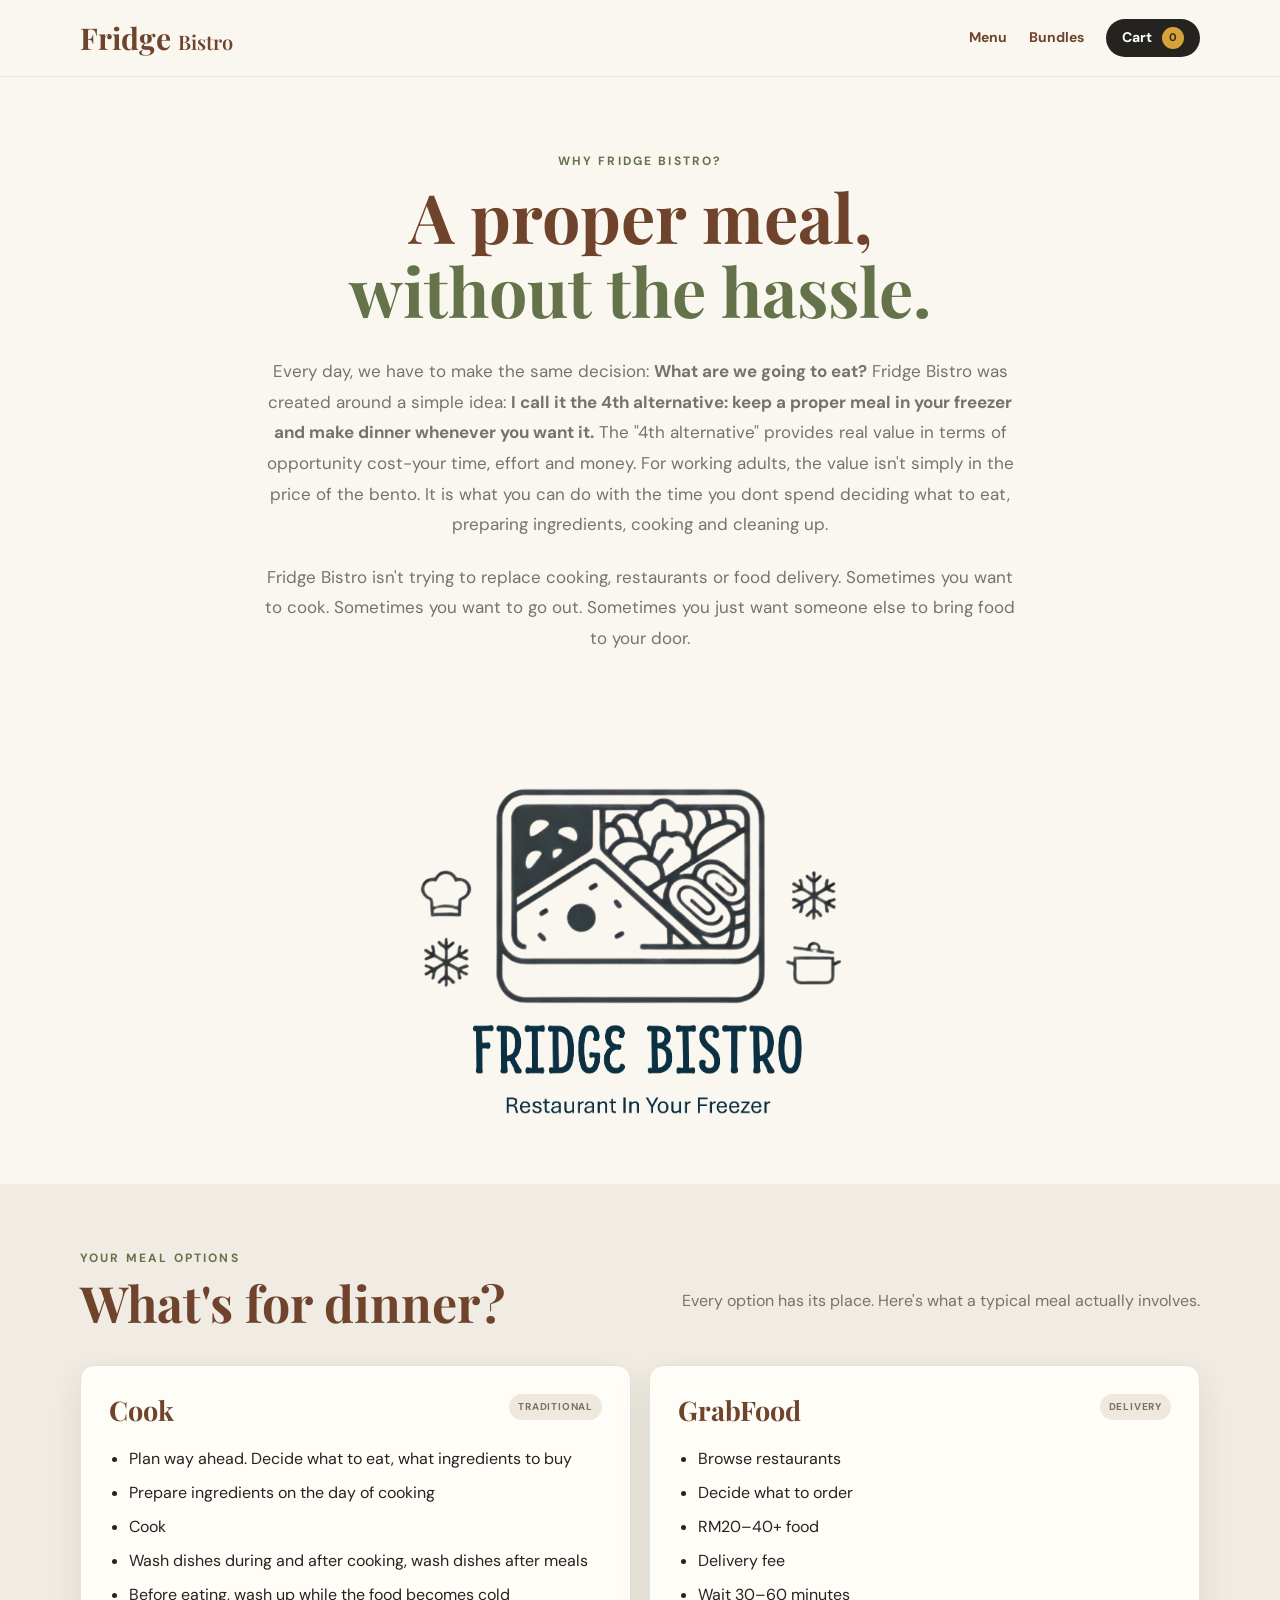
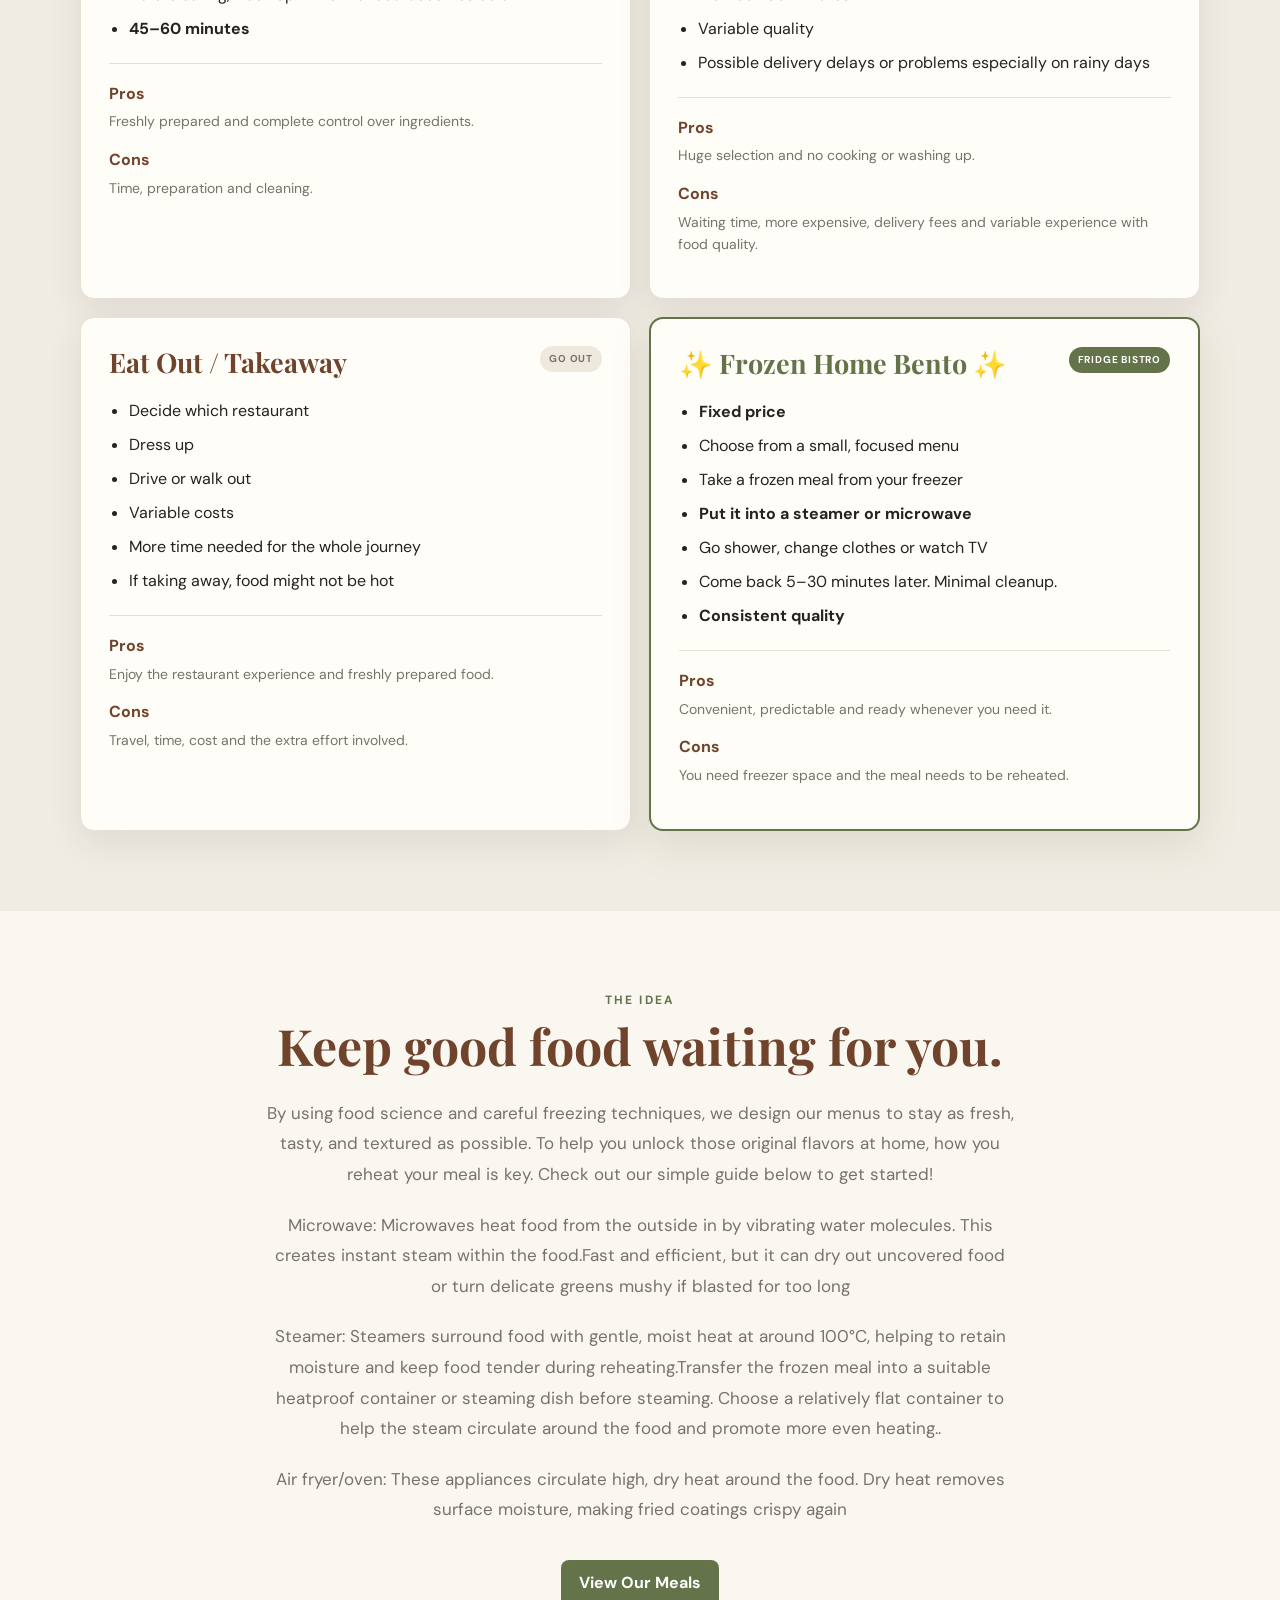
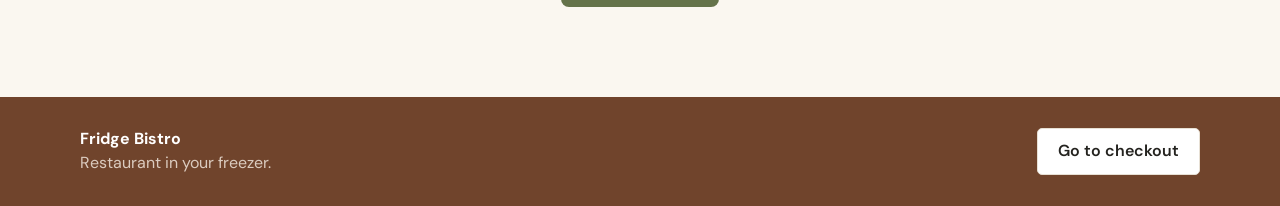
==== commit 99d3d8c9: "Update about.html" ====
--- a/about.html
+++ b/about.html
@@ -464,7 +464,7 @@
         </h2>
 
         <p>
-         By using smart food science and careful freezing techniques, we design our menus to stay as fresh, tasty, and textured as possible. To help you unlock those original flavors at home, how you reheat your meal is key. Check out our simple guide below to get started!
+         By using food science and careful freezing techniques, we design our menus to stay as fresh, tasty, and textured as possible. To help you unlock those original flavors at home, how you reheat your meal is key. Check out our simple guide below to get started!
         </p>
 
         <p>
@@ -472,7 +472,7 @@
         </p>
 
          <p>
-          Steamer: Steamers surround the food with gentle, moist heat at 100°C. It introduces natural moisture back into the food. It is impossible to burn or dry out your bento using a steamer!
+          Steamer: Steamers surround food with gentle, moist heat at around 100°C, helping to retain moisture and keep food tender during reheating.Transfer the frozen meal into a suitable heatproof container or steaming dish before steaming. Choose a relatively flat container to help the steam circulate around the food and promote more even heating.. 
         </p>
 
          <p>
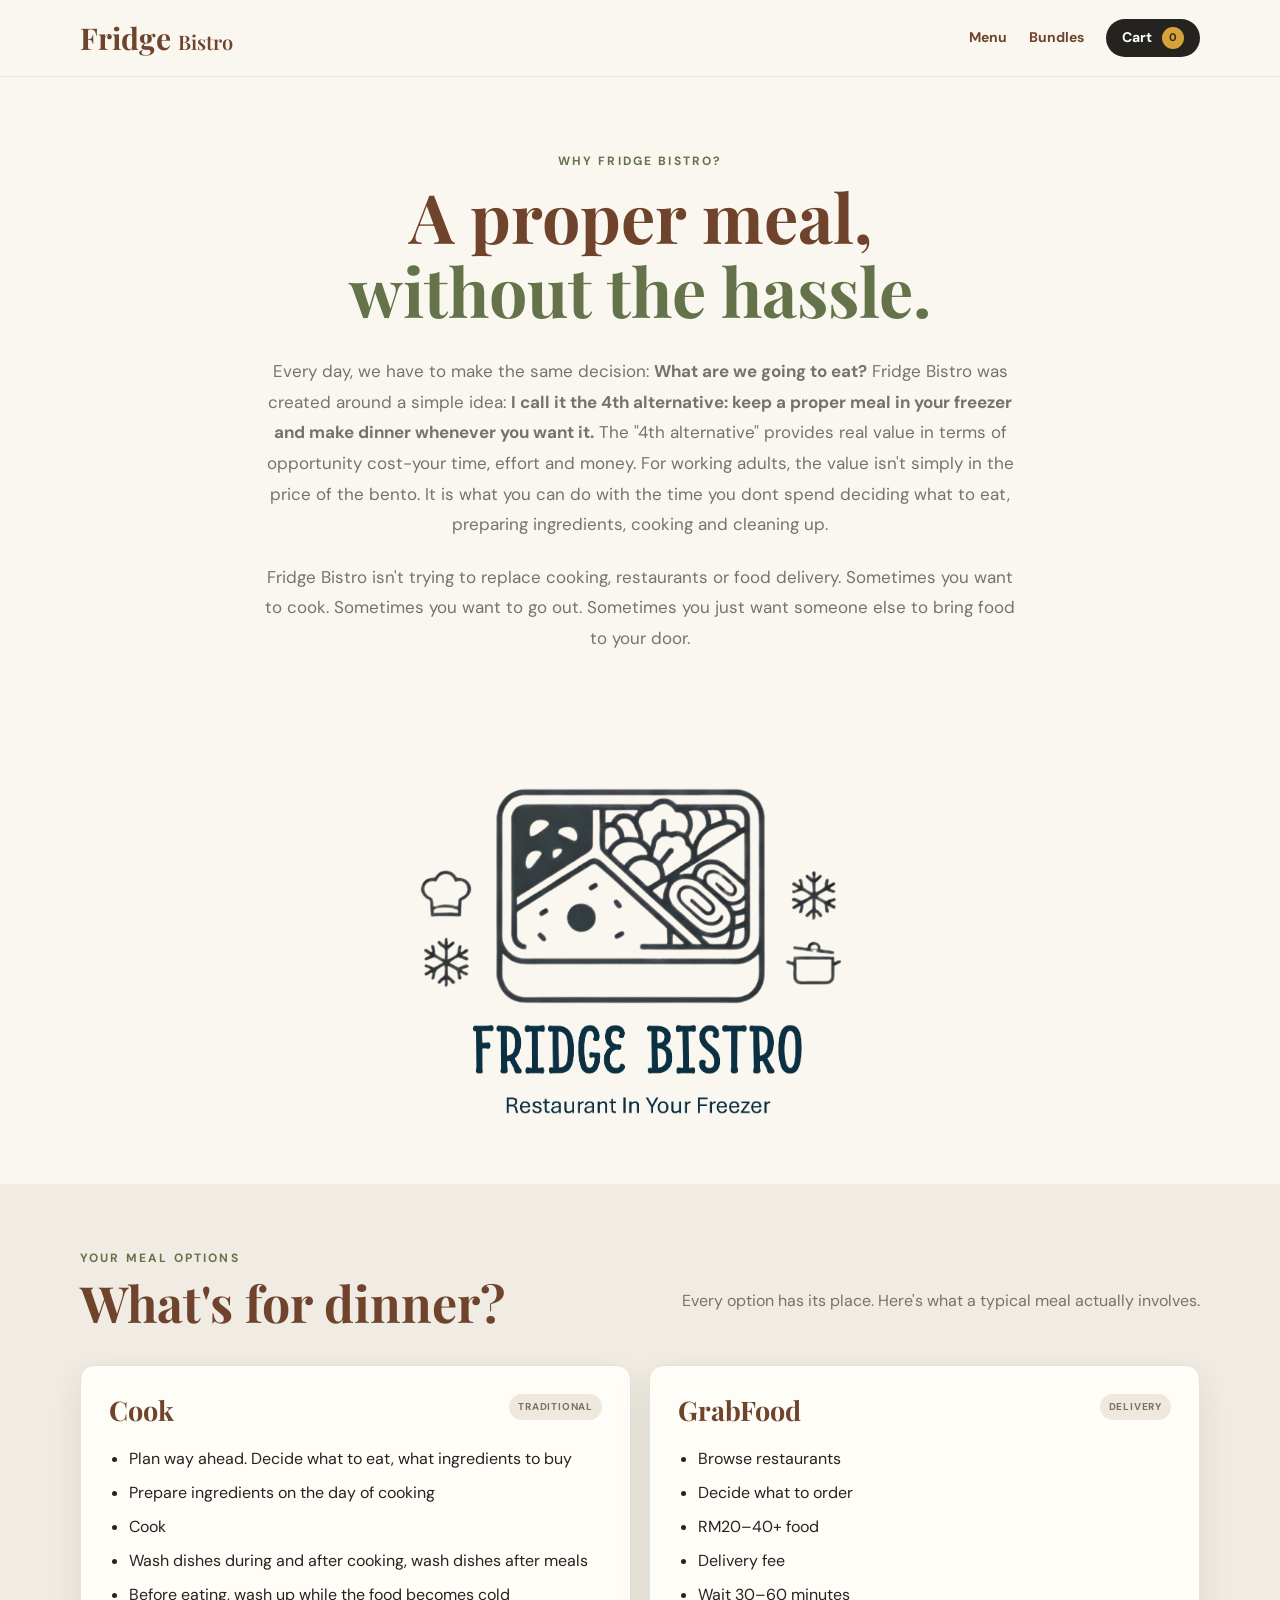
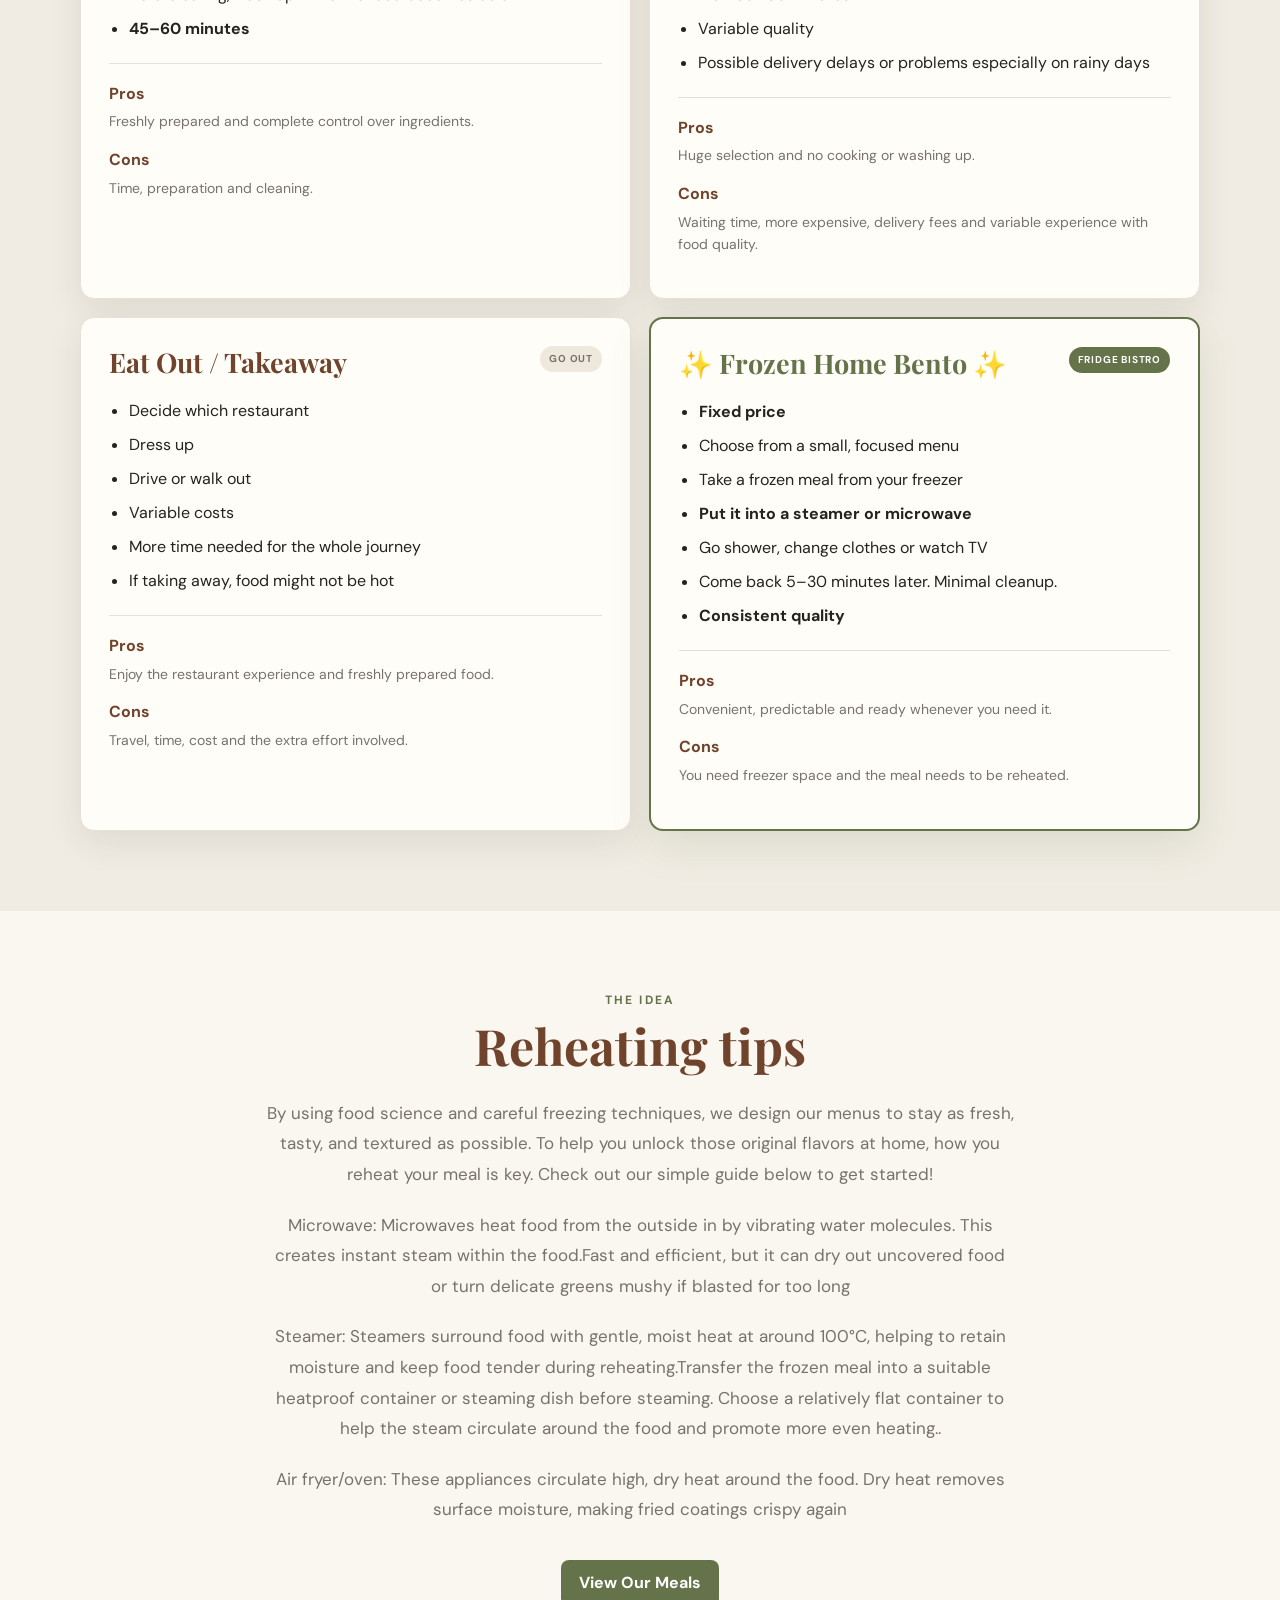
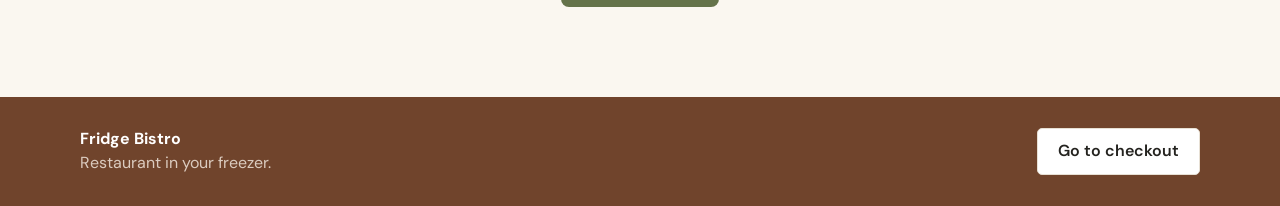
==== commit 3648d1e8: "Update about.html" ====
--- a/about.html
+++ b/about.html
@@ -460,7 +460,7 @@
         </p>
 
         <h2>
-          Keep good food waiting for you.
+          Reheating tips
         </h2>
 
         <p>
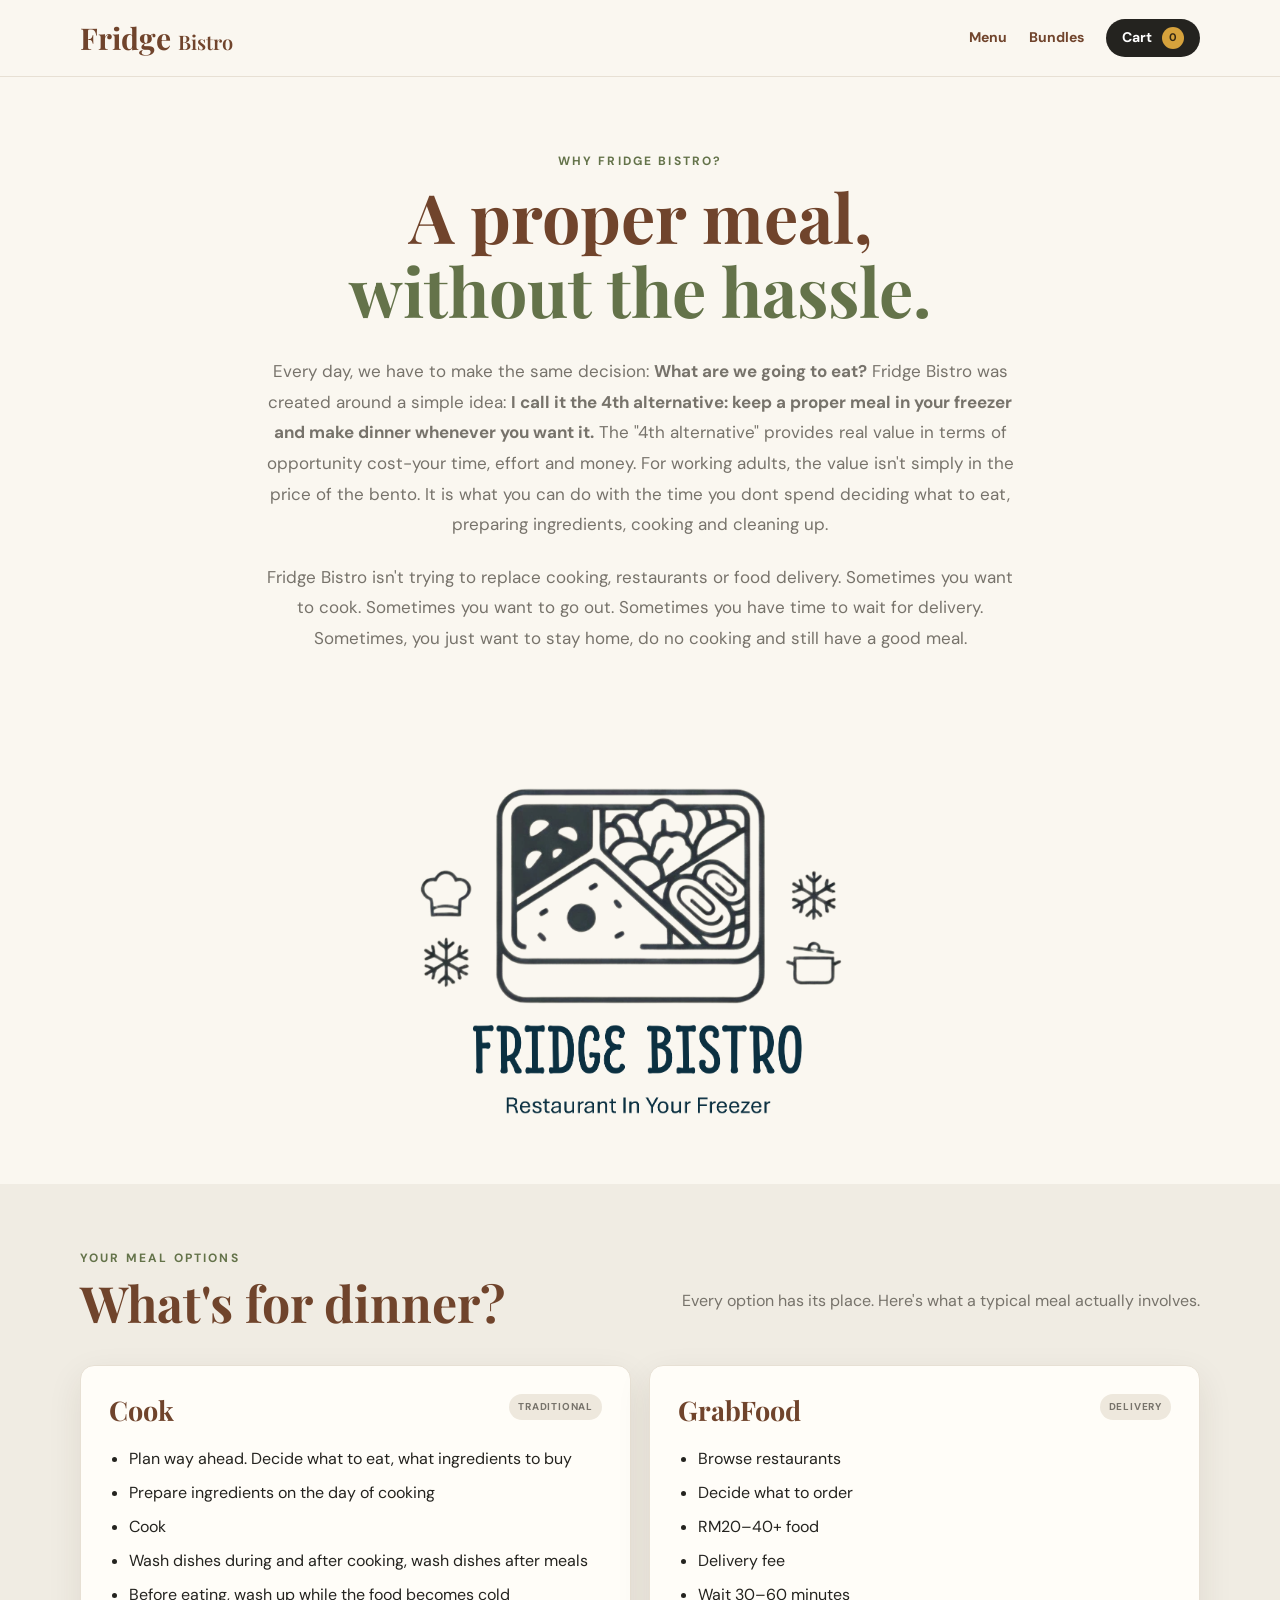
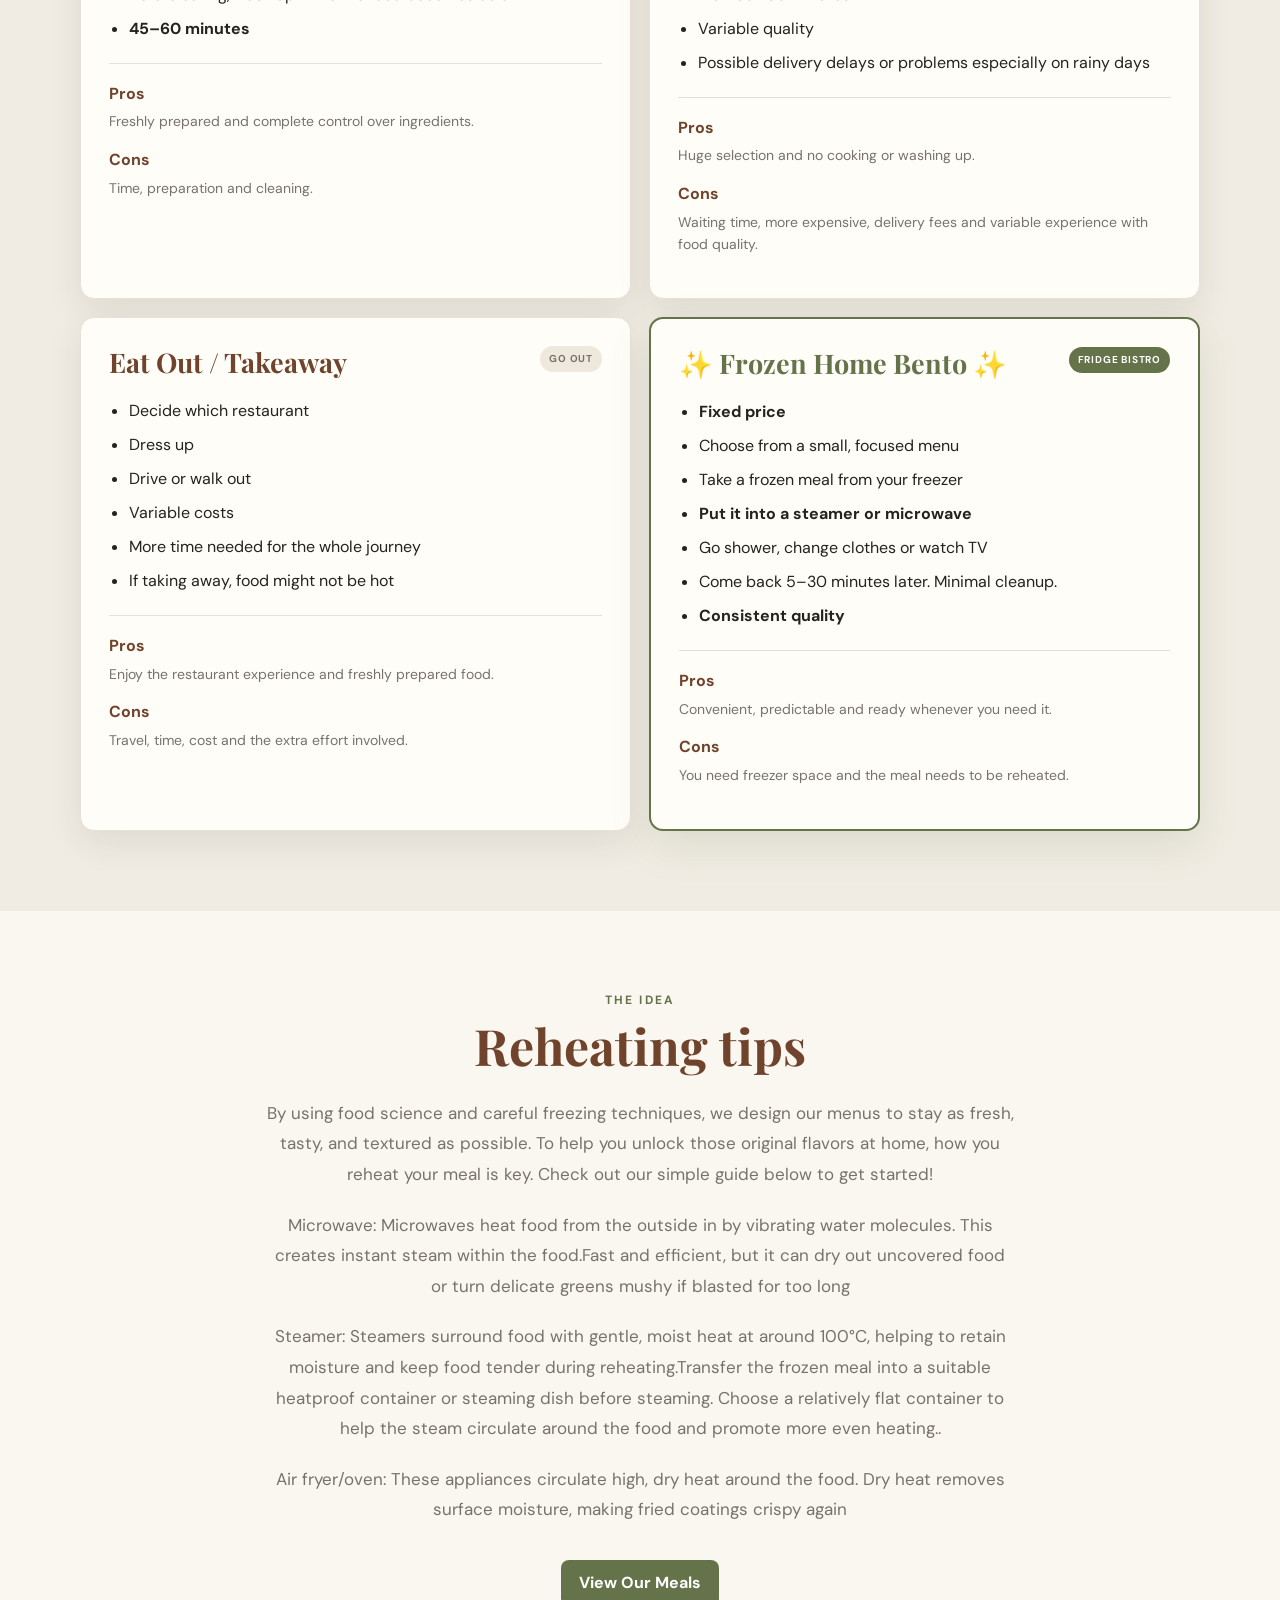
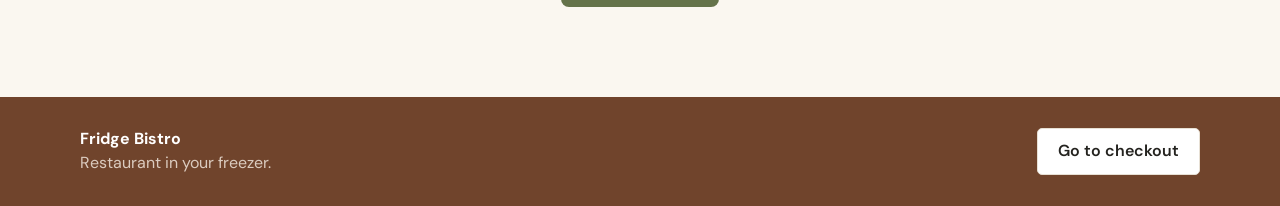
==== commit 1c40e333: "Update about.html" ====
--- a/about.html
+++ b/about.html
@@ -107,8 +107,7 @@
 
           Fridge Bistro isn't trying to replace cooking, restaurants or
           food delivery. Sometimes you want to cook. Sometimes you want
-          to go out. Sometimes you just want someone else to bring food
-          to your door.          
+          to go out. Sometimes you have time to wait for delivery. Sometimes, you just want to stay home, do no cooking and still have a good meal.          
           
         </p>
 
--- a/style.css
+++ b/style.css
@@ -505,3 +505,148 @@
   margin: 0 auto;
   border-radius: 14px;
 }
+
+/* =====================================================
+   REHEATING GUIDE PAGE
+   ===================================================== */
+
+.reheating-hero {
+  padding: 60px 0 35px;
+  text-align: center;
+  max-width: 800px;
+}
+
+.reheating-hero h1 {
+  font-family: "Playfair Display", serif;
+  font-size: clamp(38px, 6vw, 56px);
+  color: var(--brown);
+  margin: 10px 0 15px;
+}
+
+.reheating-hero h1 em {
+  color: var(--green);
+  font-style: normal;
+}
+
+.reheating-hero p:not(.eyebrow) {
+  color: var(--muted);
+  max-width: 680px;
+  margin: 0 auto;
+}
+
+.reheating-note {
+  background: #f0ece3;
+  border: 1px solid var(--line);
+  border-radius: 12px;
+  padding: 18px 22px;
+  margin: 0 auto 35px;
+  max-width: 900px;
+  font-size: 14px;
+}
+
+.reheating-note strong {
+  color: var(--brown);
+}
+
+.reheating-grid {
+  display: grid;
+  grid-template-columns: repeat(3, 1fr);
+  gap: 24px;
+  padding-bottom: 70px;
+}
+
+.reheating-card {
+  background: var(--paper);
+  border: 1px solid var(--line);
+  border-radius: 14px;
+  overflow: hidden;
+  box-shadow: var(--shadow);
+}
+
+.reheating-placeholder {
+  height: 210px;
+  background: #eee8dd;
+  display: flex;
+  align-items: center;
+  justify-content: center;
+  color: var(--muted);
+  text-align: center;
+  padding: 15px;
+  font-size: 14px;
+}
+
+.reheating-photo {
+  width: 100%;
+  height: 210px;
+  object-fit: cover;
+  display: block;
+}
+
+.reheating-content {
+  padding: 22px;
+}
+
+.reheating-number {
+  color: var(--green);
+  font-size: 11px;
+  font-weight: 700;
+  letter-spacing: 1.5px;
+}
+
+.reheating-content h2 {
+  font-size: 23px;
+  color: var(--brown);
+  margin: 6px 0 10px;
+}
+
+.reheating-description {
+  color: var(--muted);
+  font-size: 14px;
+  margin-bottom: 18px;
+}
+
+.reheating-method {
+  font-size: 14px;
+  font-weight: 700;
+  margin: 17px 0 6px;
+}
+
+.reheating-content ul {
+  padding-left: 20px;
+  margin: 5px 0 15px;
+  font-size: 13px;
+}
+
+.reheating-content li {
+  margin-bottom: 7px;
+}
+
+.reheating-tip {
+  background: #f0ece3;
+  border-radius: 8px;
+  padding: 12px;
+  font-size: 12px;
+  color: var(--muted);
+  margin-top: 15px;
+}
+
+@media (max-width: 900px) {
+  .reheating-grid {
+    grid-template-columns: repeat(2, 1fr);
+  }
+}
+
+@media (max-width: 600px) {
+  .reheating-grid {
+    grid-template-columns: 1fr;
+    gap: 20px;
+  }
+
+  .reheating-hero {
+    padding: 45px 0 30px;
+  }
+
+  .reheating-content {
+    padding: 20px;
+  }
+}
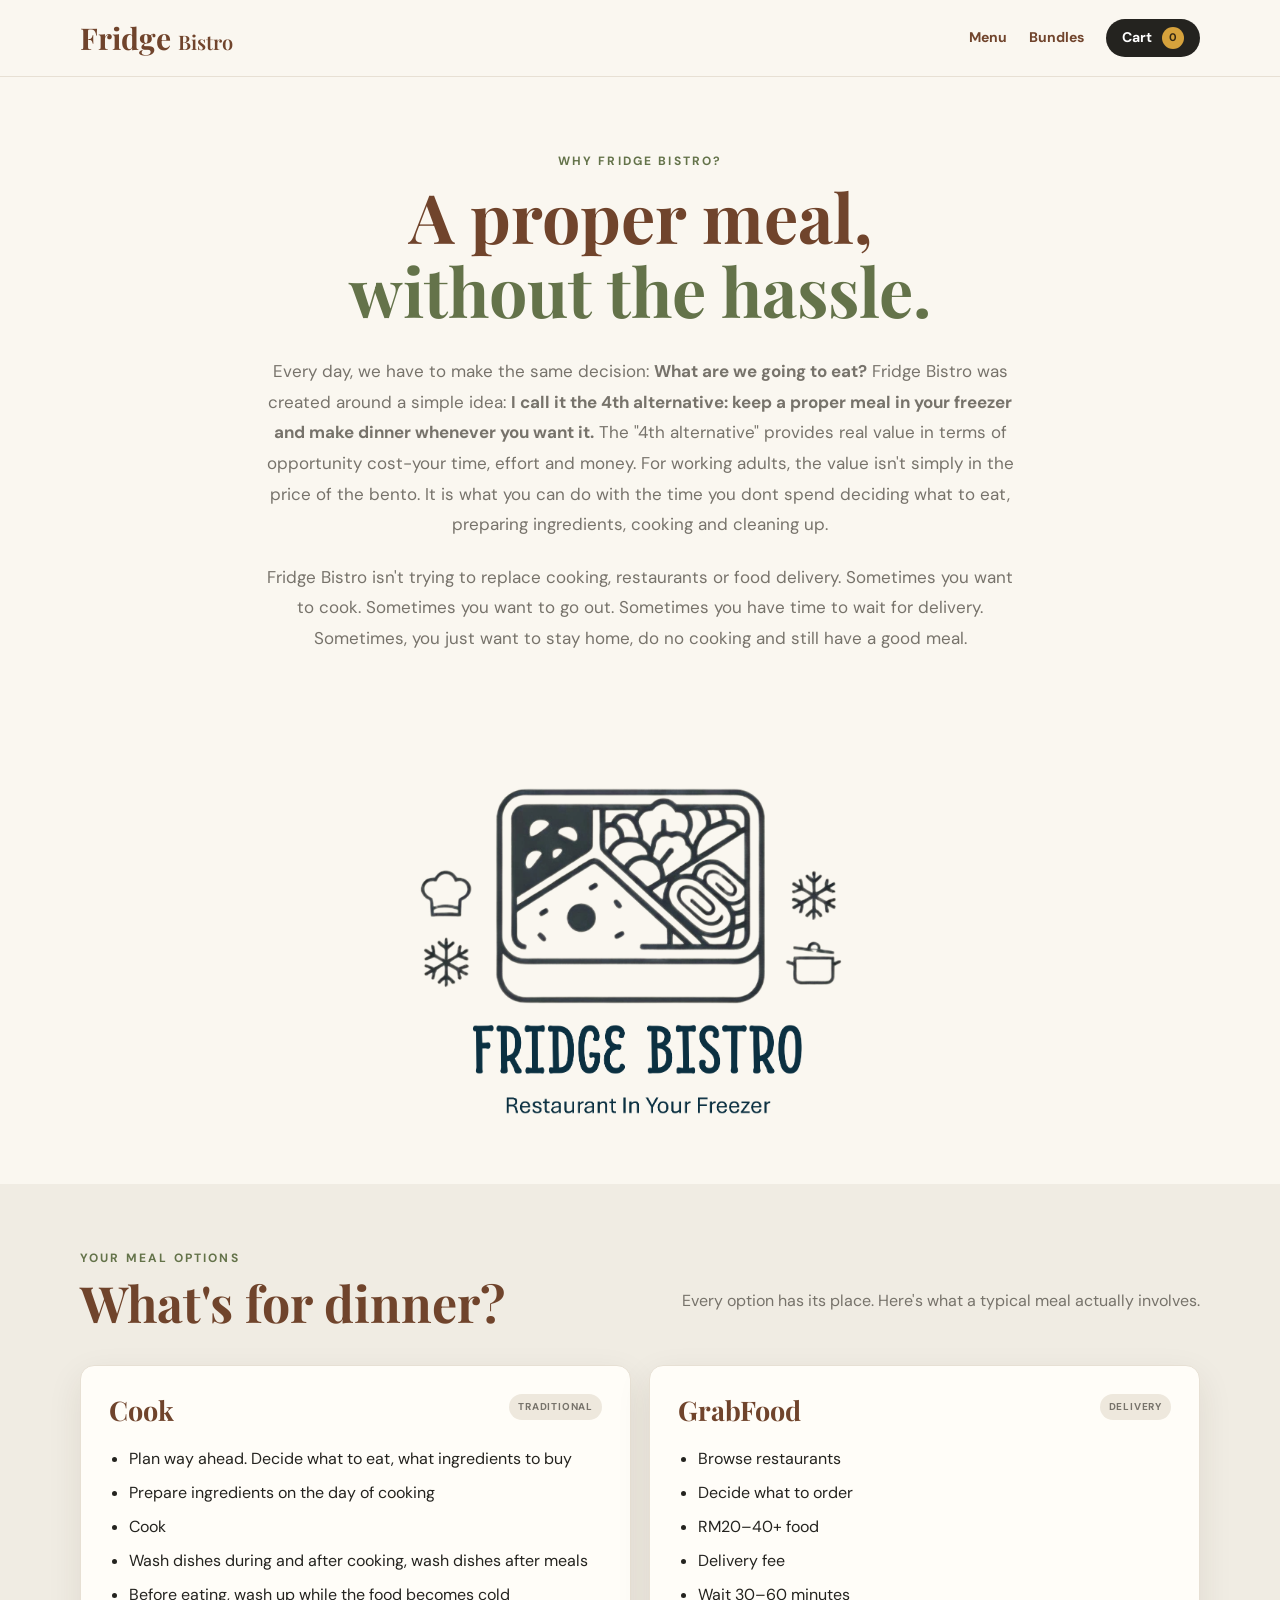
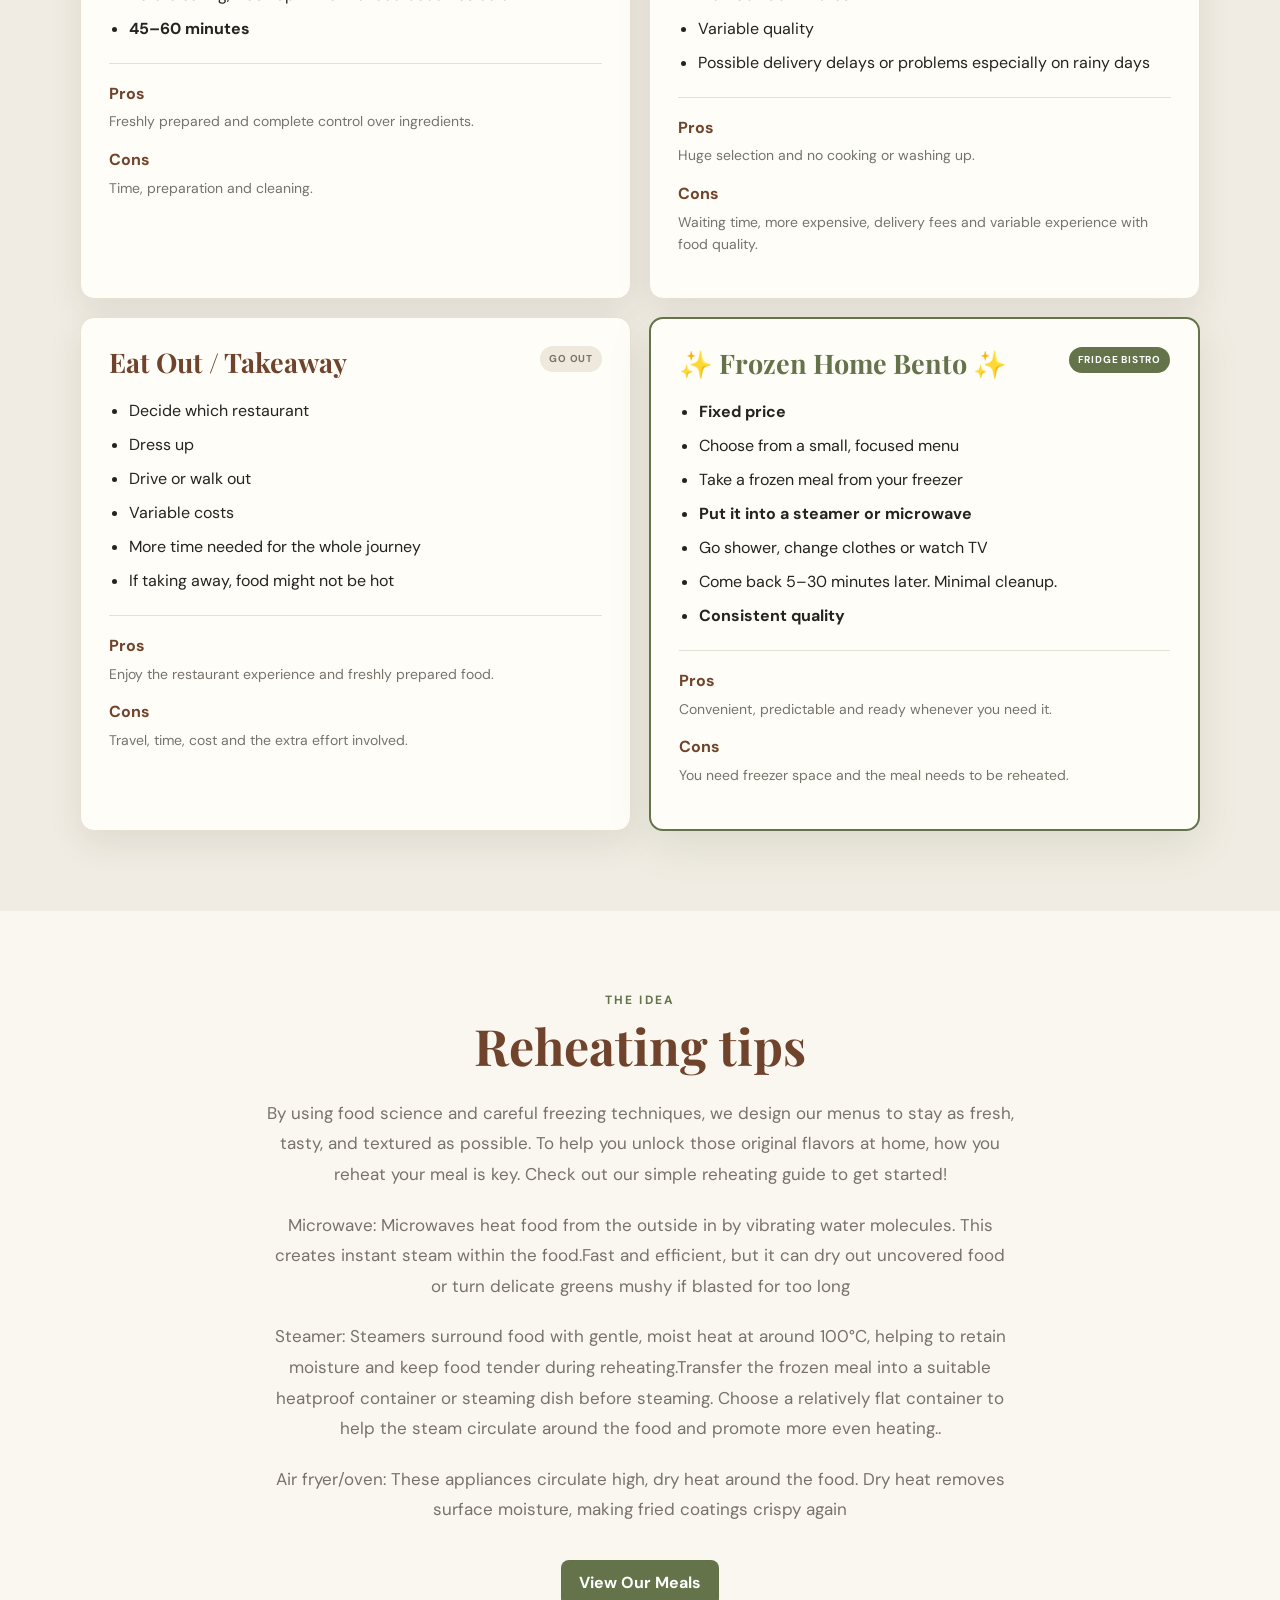
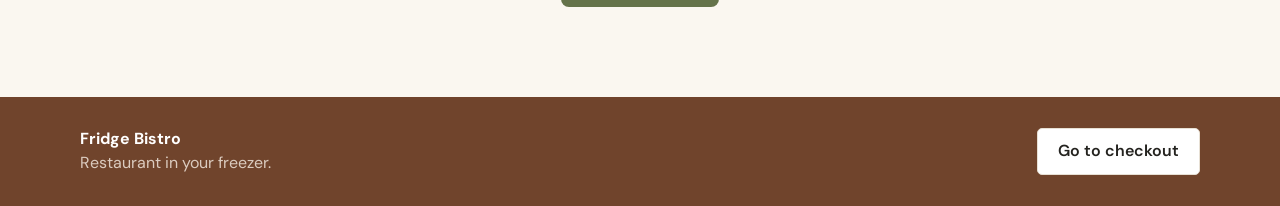
==== commit 2eaf4635: "Update about.html" ====
--- a/about.html
+++ b/about.html
@@ -463,7 +463,7 @@
         </h2>
 
         <p>
-         By using food science and careful freezing techniques, we design our menus to stay as fresh, tasty, and textured as possible. To help you unlock those original flavors at home, how you reheat your meal is key. Check out our simple guide below to get started!
+         By using food science and careful freezing techniques, we design our menus to stay as fresh, tasty, and textured as possible. To help you unlock those original flavors at home, how you reheat your meal is key. Check out our simple reheating guide to get started!
         </p>
 
         <p>
